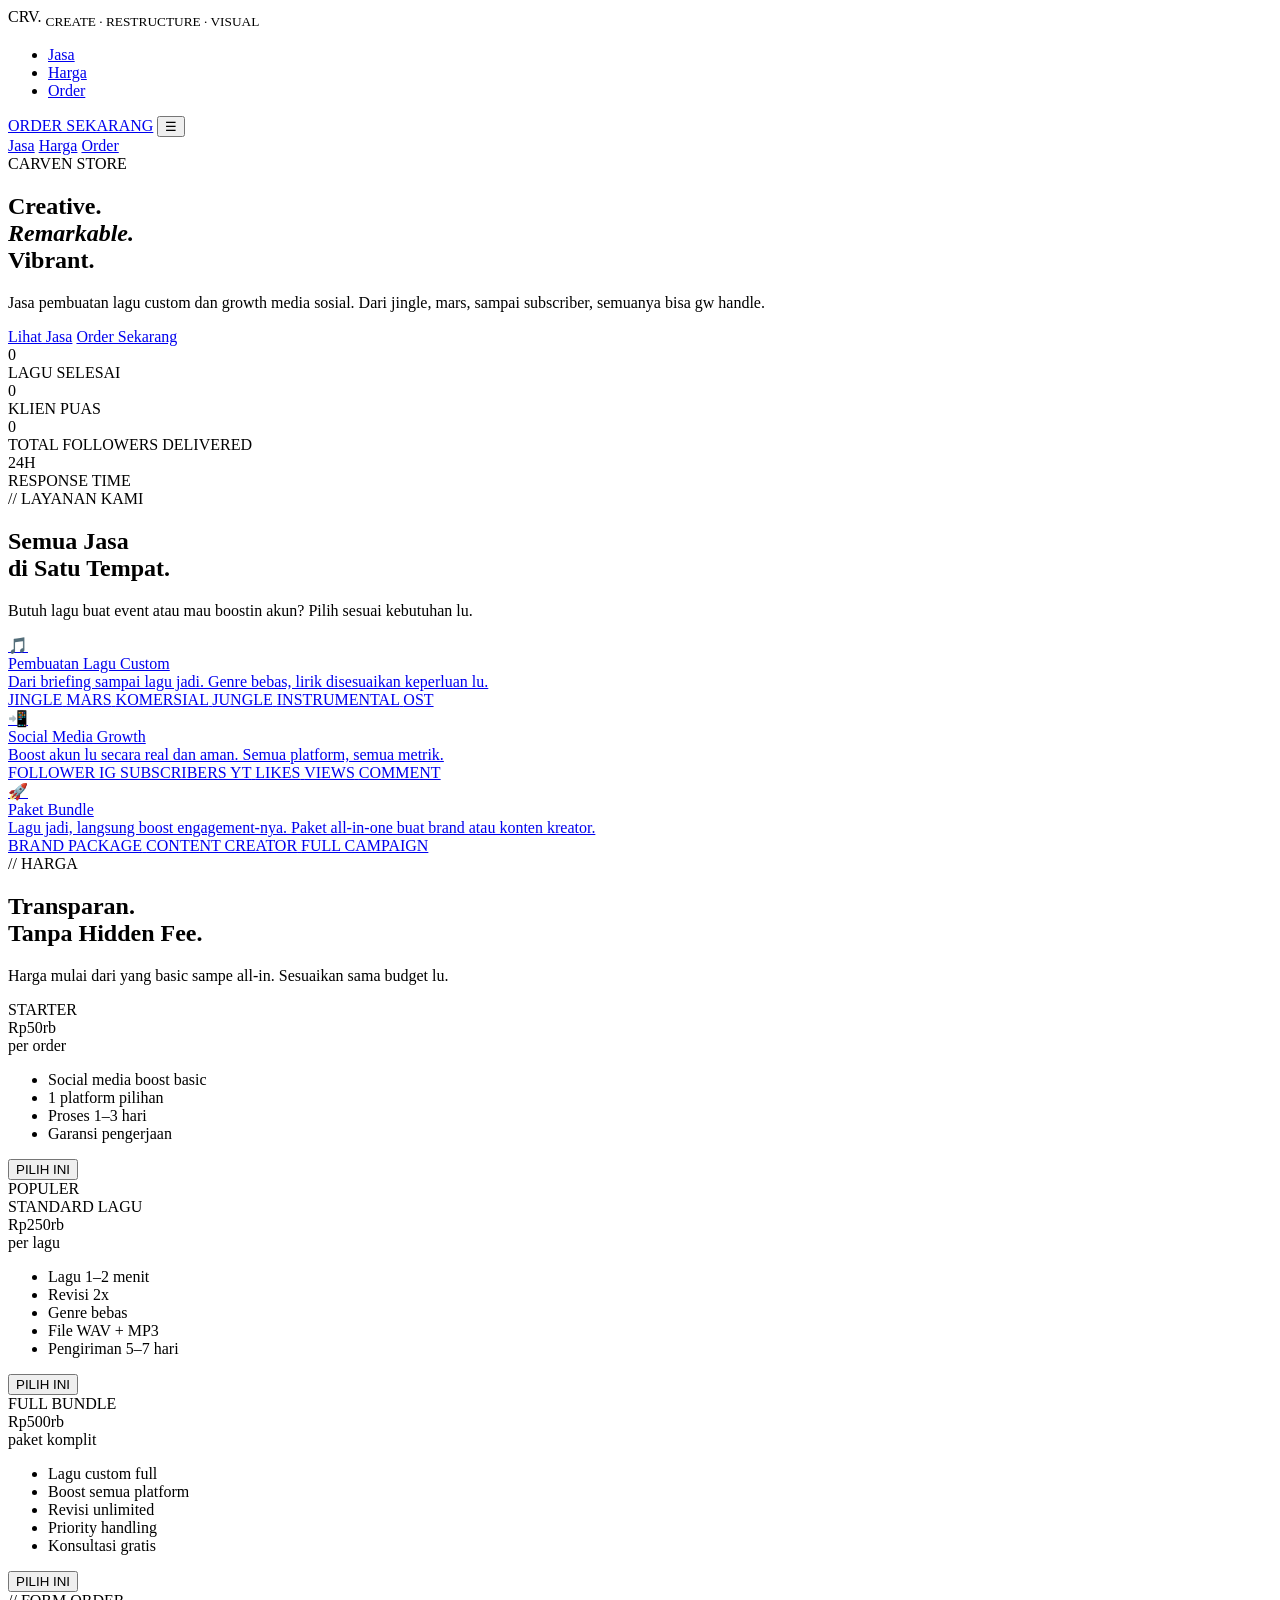
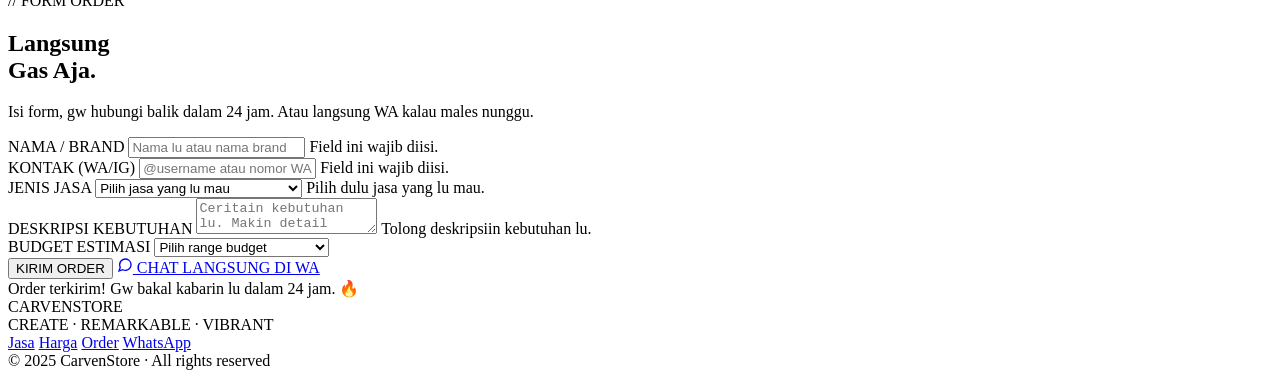
==== index.html @ 5d98fcd0 "Create index.html" ====
<!DOCTYPE html>
<html lang="id">
<head>
<meta charset="UTF-8">
<meta name="viewport" content="width=device-width, initial-scale=1.0">
<title>CarvenStore — Create. Remarkable. Vibrant.</title>
<link rel="preconnect" href="https://fonts.googleapis.com">
<link href="https://fonts.googleapis.com/css2?family=Syne:wght@400;700;800&family=Space+Mono:wght@400;700&display=swap" rel="stylesheet">
<link rel="stylesheet" href="css/style.css">
</head>
<body>

<div class="noise" aria-hidden="true"></div>

<!-- NAVBAR -->
<nav id="navbar">
  <div class="logo">
    CRV<span class="logo-dot">.</span>
    <sub>CREATE · RESTRUCTURE · VISUAL</sub>
  </div>
  <ul class="nav-links">
    <li><a href="#services">Jasa</a></li>
    <li><a href="#pricing">Harga</a></li>
    <li><a href="#order">Order</a></li>
  </ul>
  <a href="#order" class="nav-cta">ORDER SEKARANG</a>
  <button class="nav-burger" id="navBurger" aria-label="Menu">&#9776;</button>
</nav>

<!-- MOBILE MENU -->
<div class="mobile-menu" id="mobileMenu">
  <a href="#services" class="mobile-link">Jasa</a>
  <a href="#pricing" class="mobile-link">Harga</a>
  <a href="#order" class="mobile-link">Order</a>
</div>

<!-- HERO -->
<section class="hero" id="home">
  <div class="grid-bg" aria-hidden="true"></div>
  <div class="hero-content">
    <div class="hero-tag">CARVEN STORE</div>
    <h1>Creative.<br><em>Remarkable.</em><br>Vibrant.</h1>
    <p>Jasa pembuatan lagu custom dan growth media sosial. Dari jingle, mars, sampai subscriber, semuanya bisa gw handle.</p>
    <div class="hero-btns">
      <a href="#services" class="btn-primary">Lihat Jasa</a>
      <a href="#order" class="btn-outline">Order Sekarang</a>
    </div>
  </div>
</section>

<!-- STATS BAR -->
<div class="stats-bar">
  <div class="stat">
    <div class="stat-num" data-target="50">0</div>
    <div class="stat-label">LAGU SELESAI</div>
  </div>
  <div class="stat">
    <div class="stat-num" data-target="200">0</div>
    <div class="stat-label">KLIEN PUAS</div>
  </div>
  <div class="stat">
    <div class="stat-num" data-target="1000000" data-suffix="M+">0</div>
    <div class="stat-label">TOTAL FOLLOWERS DELIVERED</div>
  </div>
  <div class="stat">
    <div class="stat-num" data-static="24H">24H</div>
    <div class="stat-label">RESPONSE TIME</div>
  </div>
</div>

<!-- SERVICES -->
<section class="section" id="services">
  <div class="section-tag">// LAYANAN KAMI</div>
  <h2 class="section-title">Semua Jasa<br>di Satu Tempat.</h2>
  <p class="section-sub">Butuh lagu buat event atau mau boostin akun? Pilih sesuai kebutuhan lu.</p>

  <div class="services-grid">
    <a href="#order" class="service-card music">
      <div class="card-icon">🎵</div>
      <div class="card-title">Pembuatan Lagu Custom</div>
      <div class="card-desc">Dari briefing sampai lagu jadi. Genre bebas, lirik disesuaikan keperluan lu.</div>
      <div class="tag-list">
        <span class="tag green">JINGLE</span>
        <span class="tag green">MARS</span>
        <span class="tag green">KOMERSIAL</span>
        <span class="tag green">JUNGLE</span>
        <span class="tag green">INSTRUMENTAL</span>
        <span class="tag green">OST</span>
      </div>
    </a>

    <a href="#order" class="service-card social">
      <div class="card-icon">📲</div>
      <div class="card-title">Social Media Growth</div>
      <div class="card-desc">Boost akun lu secara real dan aman. Semua platform, semua metrik.</div>
      <div class="tag-list">
        <span class="tag purple">FOLLOWER IG</span>
        <span class="tag purple">SUBSCRIBERS YT</span>
        <span class="tag purple">LIKES</span>
        <span class="tag purple">VIEWS</span>
        <span class="tag purple">COMMENT</span>
      </div>
    </a>

    <a href="#order" class="service-card bundle">
      <div class="card-icon">🚀</div>
      <div class="card-title">Paket Bundle</div>
      <div class="card-desc">Lagu jadi, langsung boost engagement-nya. Paket all-in-one buat brand atau konten kreator.</div>
      <div class="tag-list">
        <span class="tag red">BRAND PACKAGE</span>
        <span class="tag red">CONTENT CREATOR</span>
        <span class="tag red">FULL CAMPAIGN</span>
      </div>
    </a>
  </div>
</section>

<!-- PRICING -->
<section class="pricing-section" id="pricing">
  <div class="section">
    <div class="section-tag">// HARGA</div>
    <h2 class="section-title">Transparan.<br>Tanpa Hidden Fee.</h2>
    <p class="section-sub">Harga mulai dari yang basic sampe all-in. Sesuaikan sama budget lu.</p>

    <div class="pricing-grid">
      <div class="price-card">
        <div class="price-name">STARTER</div>
        <div class="price-num">Rp<span>50rb</span></div>
        <div class="price-period">per order</div>
        <ul class="price-feats">
          <li>Social media boost basic</li>
          <li>1 platform pilihan</li>
          <li>Proses 1–3 hari</li>
          <li>Garansi pengerjaan</li>
        </ul>
        <button class="btn-card" onclick="scrollToOrder()">PILIH INI</button>
      </div>

      <div class="price-card featured">
        <div class="featured-badge">POPULER</div>
        <div class="price-name">STANDARD LAGU</div>
        <div class="price-num">Rp<span>250rb</span></div>
        <div class="price-period">per lagu</div>
        <ul class="price-feats">
          <li>Lagu 1–2 menit</li>
          <li>Revisi 2x</li>
          <li>Genre bebas</li>
          <li>File WAV + MP3</li>
          <li>Pengiriman 5–7 hari</li>
        </ul>
        <button class="btn-card" onclick="scrollToOrder()">PILIH INI</button>
      </div>

      <div class="price-card">
        <div class="price-name">FULL BUNDLE</div>
        <div class="price-num">Rp<span>500rb</span></div>
        <div class="price-period">paket komplit</div>
        <ul class="price-feats">
          <li>Lagu custom full</li>
          <li>Boost semua platform</li>
          <li>Revisi unlimited</li>
          <li>Priority handling</li>
          <li>Konsultasi gratis</li>
        </ul>
        <button class="btn-card" onclick="scrollToOrder()">PILIH INI</button>
      </div>
    </div>
  </div>
</section>

<!-- ORDER FORM -->
<section class="section order-section" id="order">
  <div class="section-tag">// FORM ORDER</div>
  <h2 class="section-title">Langsung<br>Gas Aja.</h2>
  <p class="section-sub">Isi form, gw hubungi balik dalam 24 jam. Atau langsung WA kalau males nunggu.</p>

  <form class="order-form" id="orderForm" novalidate>
    <div class="form-group">
      <label for="f-name">NAMA / BRAND</label>
      <input type="text" id="f-name" placeholder="Nama lu atau nama brand" required>
      <span class="form-error" id="err-name">Field ini wajib diisi.</span>
    </div>

    <div class="form-group">
      <label for="f-contact">KONTAK (WA/IG)</label>
      <input type="text" id="f-contact" placeholder="@username atau nomor WA" required>
      <span class="form-error" id="err-contact">Field ini wajib diisi.</span>
    </div>

    <div class="form-group full">
      <label for="f-service">JENIS JASA</label>
      <select id="f-service" required>
        <option value="">Pilih jasa yang lu mau</option>
        <option value="jingle">Jingle Komersial</option>
        <option value="mars">Mars / Hymne</option>
        <option value="jungle">Lagu Jungle / EDM</option>
        <option value="custom">Lagu Custom (genre bebas)</option>
        <option value="follower-ig">Boost Follower Instagram</option>
        <option value="sub-yt">Boost Subscriber YouTube</option>
        <option value="engagement">Boost Likes / Views / Comment</option>
        <option value="bundle">Paket Bundle (lagu + boost)</option>
      </select>
      <span class="form-error" id="err-service">Pilih dulu jasa yang lu mau.</span>
    </div>

    <div class="form-group full">
      <label for="f-desc">DESKRIPSI KEBUTUHAN</label>
      <textarea id="f-desc" placeholder="Ceritain kebutuhan lu. Makin detail makin bagus hasilnya." required></textarea>
      <span class="form-error" id="err-desc">Tolong deskripsiin kebutuhan lu.</span>
    </div>

    <div class="form-group full">
      <label for="f-budget">BUDGET ESTIMASI</label>
      <select id="f-budget">
        <option value="">Pilih range budget</option>
        <option>Di bawah Rp 100.000</option>
        <option>Rp 100.000 – Rp 300.000</option>
        <option>Rp 300.000 – Rp 500.000</option>
        <option>Di atas Rp 500.000</option>
        <option>Diskusi dulu</option>
      </select>
    </div>

    <div class="form-submit">
      <button type="submit" class="btn-primary">KIRIM ORDER</button>
      <a href="https://wa.me/62XXXXXXXXXXXX" class="wa-btn" target="_blank" rel="noopener">
        <svg width="16" height="16" viewBox="0 0 24 24" fill="none" stroke="currentColor" stroke-width="2" aria-hidden="true"><path d="M21 11.5a8.38 8.38 0 0 1-.9 3.8 8.5 8.5 0 0 1-7.6 4.7 8.38 8.38 0 0 1-3.8-.9L3 21l1.9-5.7a8.38 8.38 0 0 1-.9-3.8 8.5 8.5 0 0 1 4.7-7.6 8.38 8.38 0 0 1 3.8-.9h.5a8.48 8.48 0 0 1 8 8v.5z"/></svg>
        CHAT LANGSUNG DI WA
      </a>
    </div>

    <div class="success-msg" id="successMsg" aria-live="polite">
      Order terkirim! Gw bakal kabarin lu dalam 24 jam. 🔥
    </div>
  </form>
</section>

<!-- FOOTER -->
<footer>
  <div class="footer-logo">CARVEN<span>STORE</span></div>
  <div class="footer-sub">CREATE · REMARKABLE · VIBRANT</div>
  <nav class="footer-links" aria-label="Footer navigation">
    <a href="#services">Jasa</a>
    <a href="#pricing">Harga</a>
    <a href="#order">Order</a>
    <a href="https://wa.me/62XXXXXXXXXXXX" target="_blank" rel="noopener">WhatsApp</a>
  </nav>
  <div class="footer-copy">© 2025 CarvenStore · All rights reserved</div>
</footer>

<script src="js/main.js"></script>
</body>
</html>
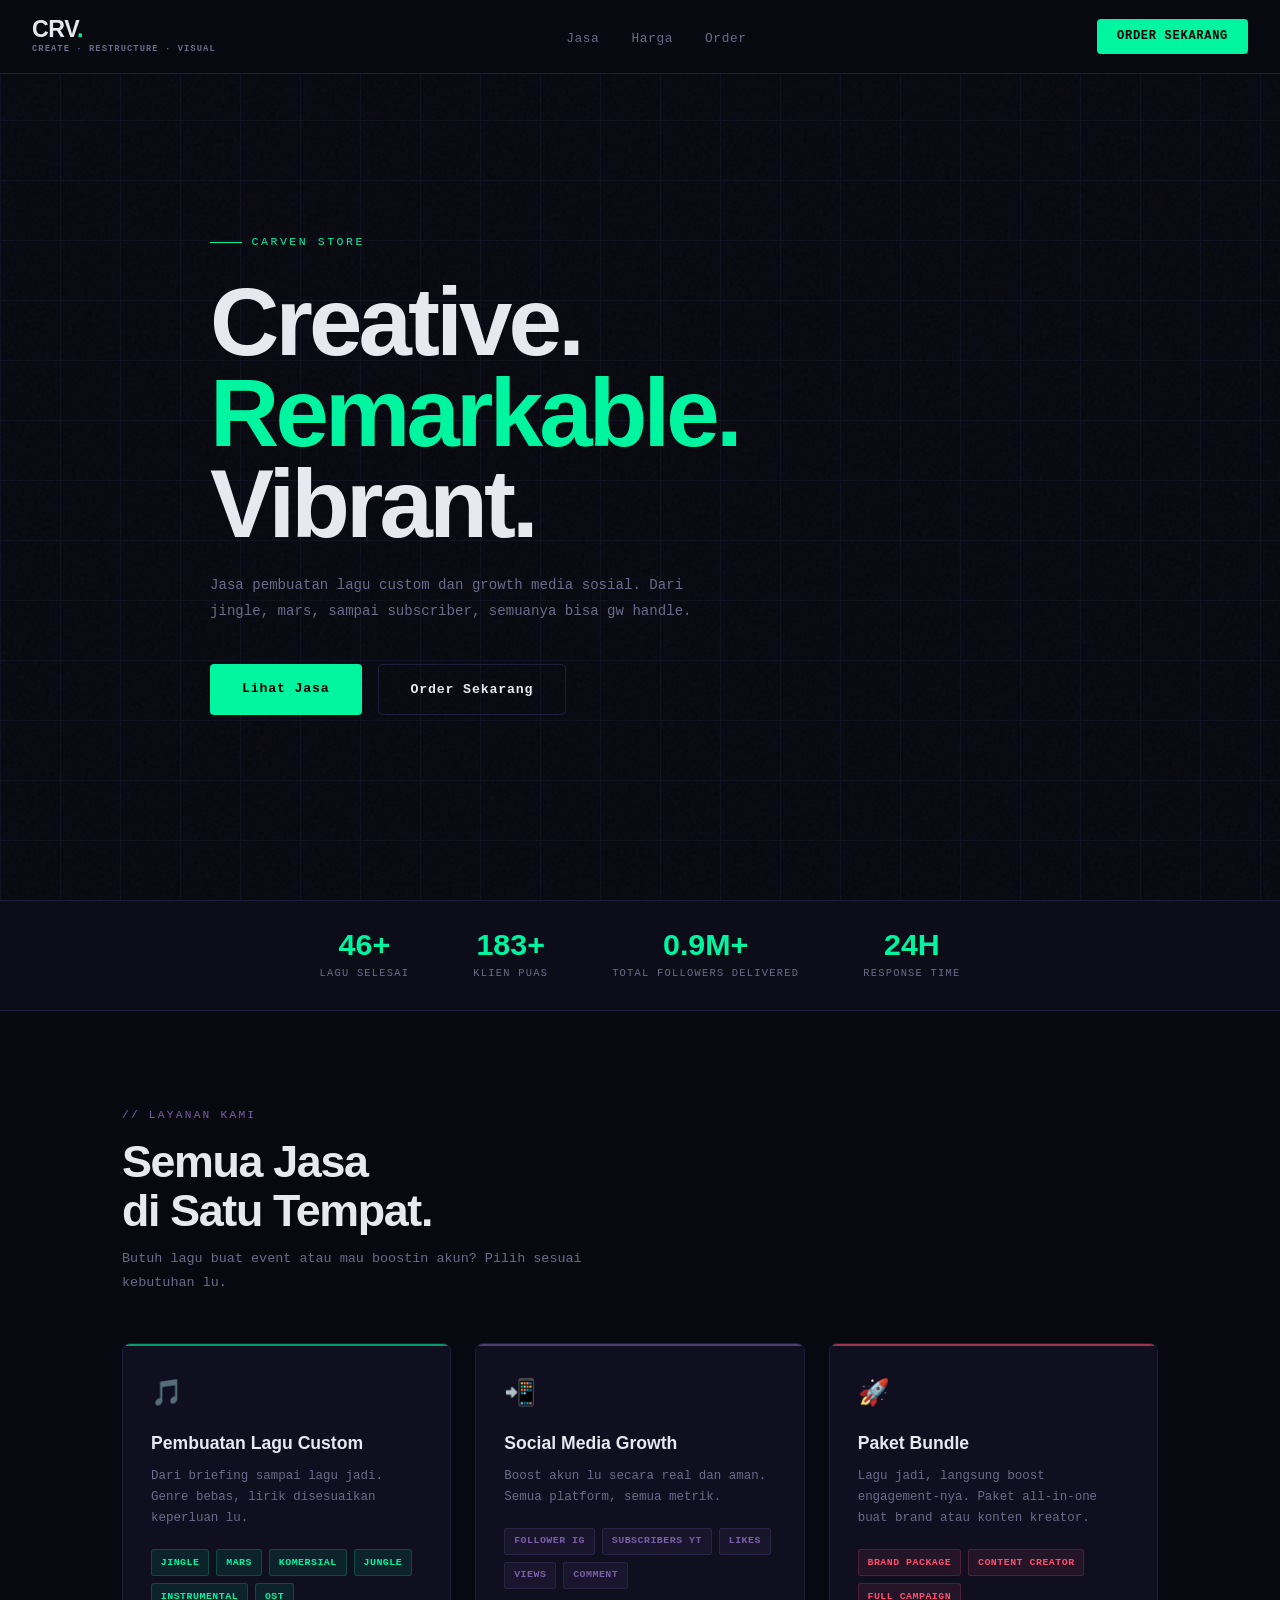
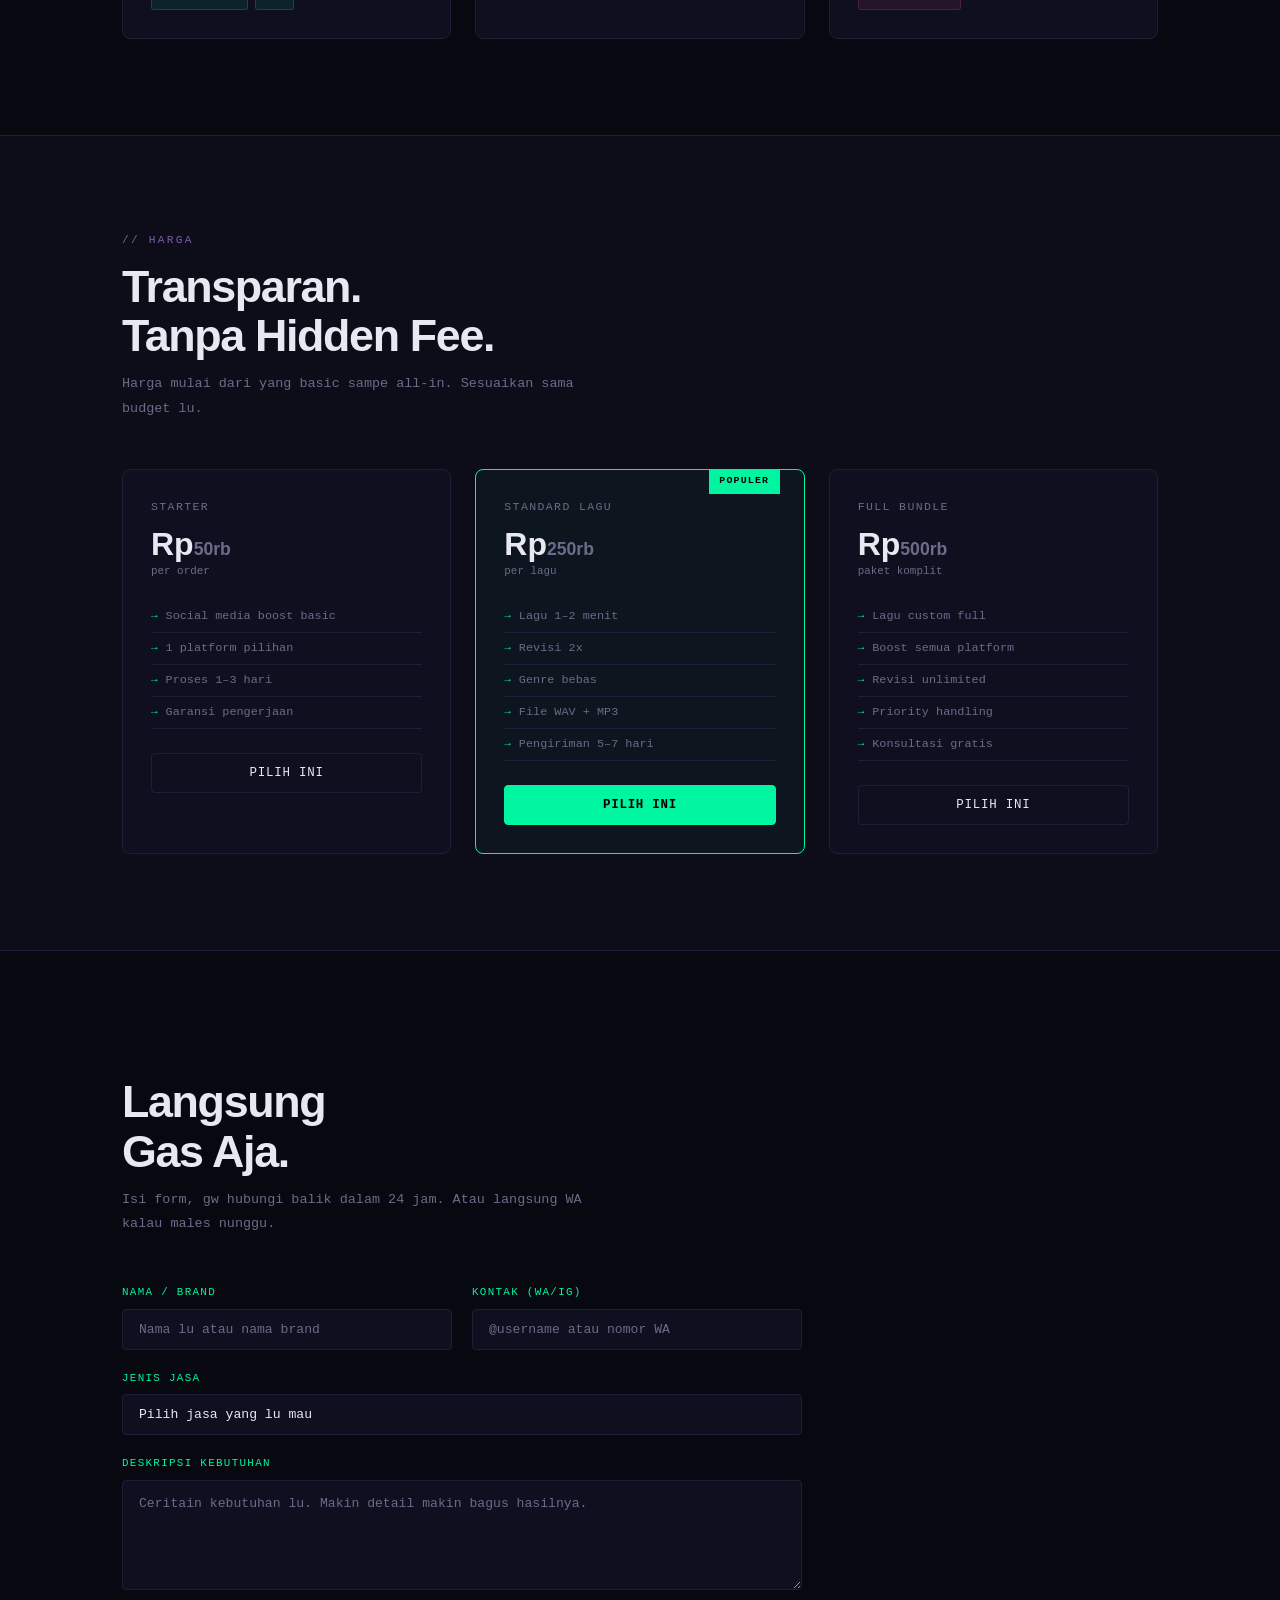
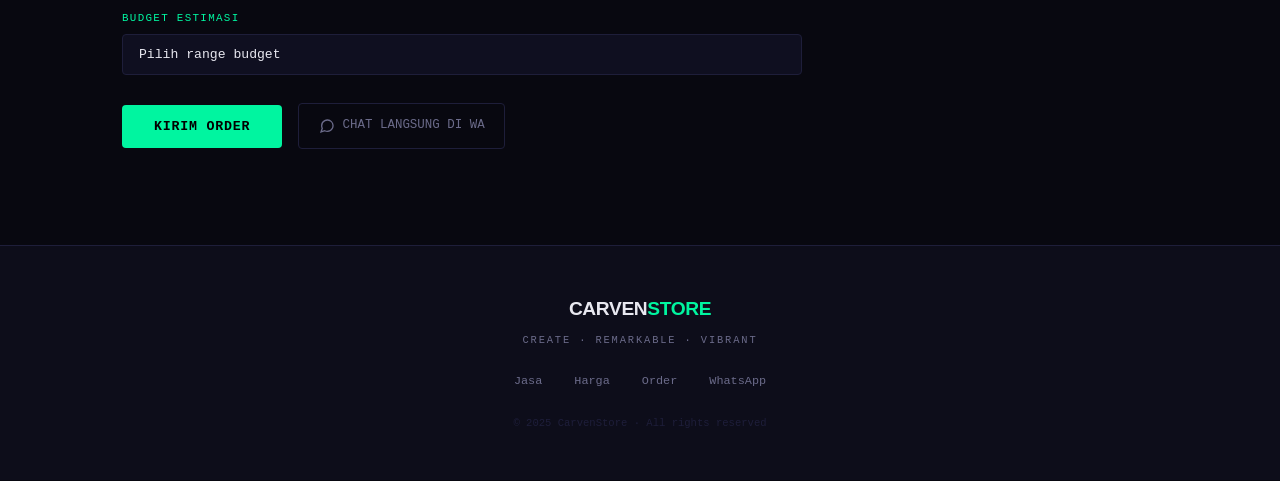
==== commit 16b81797: "Update stylesheet and script links in index.html" ====
--- a/index.html
+++ b/index.html
@@ -6,7 +6,7 @@
 <title>CarvenStore — Create. Remarkable. Vibrant.</title>
 <link rel="preconnect" href="https://fonts.googleapis.com">
 <link href="https://fonts.googleapis.com/css2?family=Syne:wght@400;700;800&family=Space+Mono:wght@400;700&display=swap" rel="stylesheet">
-<link rel="stylesheet" href="css/style.css">
+<link rel="stylesheet" href="style.css">
 </head>
 <body>
 
@@ -248,6 +248,6 @@
   <div class="footer-copy">© 2025 CarvenStore · All rights reserved</div>
 </footer>
 
-<script src="js/main.js"></script>
+<script src="main.js"></script>
 </body>
 </html>
--- a/style.css
+++ b/style.css
@@ -0,0 +1,857 @@
+/* ============================================
+   CARVENSTORE — style.css
+   Dark & Edgy Platform UI
+   ============================================ */
+
+/* ---- RESET & BASE ---- */
+*, *::before, *::after {
+  margin: 0;
+  padding: 0;
+  box-sizing: border-box;
+}
+
+:root {
+  --bg:        #080810;
+  --bg2:       #0d0d1a;
+  --bg3:       #111124;
+  --card:      #0f0f20;
+  --border:    #1e1e3a;
+  --neon:      #00f5a0;
+  --neon2:     #7b5ea7;
+  --neon3:     #ff4d6d;
+  --text:      #e8e8f0;
+  --muted:     #6b6b8a;
+  --font-head: 'Syne', sans-serif;
+  --font-mono: 'Space Mono', monospace;
+  --radius:    8px;
+  --transition: 0.25s ease;
+}
+
+html {
+  scroll-behavior: smooth;
+  font-size: 16px;
+}
+
+body {
+  background: var(--bg);
+  color: var(--text);
+  font-family: var(--font-head);
+  overflow-x: hidden;
+  line-height: 1.6;
+}
+
+a {
+  text-decoration: none;
+  color: inherit;
+}
+
+ul {
+  list-style: none;
+}
+
+/* ---- NOISE OVERLAY ---- */
+.noise {
+  position: fixed;
+  inset: 0;
+  pointer-events: none;
+  z-index: 0;
+  opacity: 0.035;
+  background-image: url("data:image/svg+xml,%3Csvg viewBox='0 0 256 256' xmlns='http://www.w3.org/2000/svg'%3E%3Cfilter id='n'%3E%3CfeTurbulence type='fractalNoise' baseFrequency='0.9' numOctaves='4' stitchTiles='stitch'/%3E%3C/filter%3E%3Crect width='100%25' height='100%25' filter='url(%23n)' opacity='1'/%3E%3C/svg%3E");
+}
+
+/* ---- NAVBAR ---- */
+#navbar {
+  position: fixed;
+  top: 0;
+  left: 0;
+  right: 0;
+  z-index: 200;
+  padding: 1.1rem 2rem;
+  display: flex;
+  align-items: center;
+  justify-content: space-between;
+  gap: 1rem;
+  background: rgba(8, 8, 16, 0.88);
+  backdrop-filter: blur(14px);
+  border-bottom: 1px solid var(--border);
+  transition: background var(--transition);
+}
+
+#navbar.scrolled {
+  background: rgba(8, 8, 16, 0.98);
+}
+
+.logo {
+  font-family: var(--font-head);
+  font-size: 1.45rem;
+  font-weight: 800;
+  letter-spacing: -0.02em;
+  line-height: 1;
+}
+
+.logo-dot {
+  color: var(--neon);
+}
+
+.logo sub {
+  display: block;
+  font-size: 0.55rem;
+  font-family: var(--font-mono);
+  color: var(--muted);
+  letter-spacing: 0.12em;
+  line-height: 1.4;
+  margin-top: 2px;
+}
+
+.nav-links {
+  display: flex;
+  gap: 2rem;
+}
+
+.nav-links a {
+  font-family: var(--font-mono);
+  font-size: 0.8rem;
+  color: var(--muted);
+  letter-spacing: 0.05em;
+  transition: color var(--transition);
+}
+
+.nav-links a:hover {
+  color: var(--neon);
+}
+
+.nav-cta {
+  background: var(--neon);
+  color: #000;
+  padding: 0.5rem 1.25rem;
+  border-radius: 4px;
+  font-family: var(--font-mono);
+  font-size: 0.75rem;
+  font-weight: 700;
+  letter-spacing: 0.06em;
+  transition: opacity var(--transition), transform var(--transition);
+}
+
+.nav-cta:hover {
+  opacity: 0.85;
+  transform: translateY(-1px);
+}
+
+.nav-burger {
+  display: none;
+  background: none;
+  border: 1px solid var(--border);
+  color: var(--text);
+  font-size: 1.1rem;
+  padding: 0.35rem 0.65rem;
+  border-radius: 4px;
+  cursor: pointer;
+  transition: border-color var(--transition);
+}
+
+.nav-burger:hover {
+  border-color: var(--neon);
+}
+
+/* Mobile Menu */
+.mobile-menu {
+  display: none;
+  position: fixed;
+  top: 64px;
+  left: 0;
+  right: 0;
+  z-index: 190;
+  background: var(--bg2);
+  border-bottom: 1px solid var(--border);
+  padding: 1rem 2rem;
+  flex-direction: column;
+  gap: 0.75rem;
+}
+
+.mobile-menu.open {
+  display: flex;
+}
+
+.mobile-link {
+  font-family: var(--font-mono);
+  font-size: 0.9rem;
+  color: var(--muted);
+  padding: 0.5rem 0;
+  border-bottom: 1px solid var(--border);
+  transition: color var(--transition);
+}
+
+.mobile-link:hover {
+  color: var(--neon);
+}
+
+/* ---- HERO ---- */
+.hero {
+  position: relative;
+  min-height: 100vh;
+  display: flex;
+  align-items: center;
+  padding: 8rem 2rem 5rem;
+  overflow: hidden;
+}
+
+.grid-bg {
+  position: absolute;
+  inset: 0;
+  background-image:
+    linear-gradient(var(--border) 1px, transparent 1px),
+    linear-gradient(90deg, var(--border) 1px, transparent 1px);
+  background-size: 60px 60px;
+  opacity: 0.4;
+  z-index: 0;
+  pointer-events: none;
+}
+
+.hero-content {
+  position: relative;
+  z-index: 1;
+  max-width: 860px;
+  margin: 0 auto;
+  width: 100%;
+}
+
+.hero-tag {
+  font-family: var(--font-mono);
+  font-size: 0.72rem;
+  color: var(--neon);
+  letter-spacing: 0.22em;
+  margin-bottom: 1.5rem;
+  display: flex;
+  align-items: center;
+  gap: 0.6rem;
+}
+
+.hero-tag::before {
+  content: '';
+  width: 32px;
+  height: 1px;
+  background: var(--neon);
+  flex-shrink: 0;
+}
+
+.hero h1 {
+  font-size: clamp(3rem, 8vw, 6rem);
+  font-weight: 800;
+  line-height: 0.95;
+  letter-spacing: -0.04em;
+  margin-bottom: 1.5rem;
+}
+
+.hero h1 em {
+  font-style: normal;
+  color: var(--neon);
+}
+
+.hero p {
+  font-family: var(--font-mono);
+  font-size: 0.88rem;
+  color: var(--muted);
+  line-height: 1.8;
+  max-width: 520px;
+  margin-bottom: 2.5rem;
+}
+
+.hero-btns {
+  display: flex;
+  gap: 1rem;
+  flex-wrap: wrap;
+}
+
+/* ---- BUTTONS ---- */
+.btn-primary {
+  display: inline-block;
+  background: var(--neon);
+  color: #000;
+  padding: 0.85rem 2rem;
+  border-radius: 4px;
+  font-family: var(--font-mono);
+  font-size: 0.83rem;
+  font-weight: 700;
+  letter-spacing: 0.06em;
+  border: none;
+  cursor: pointer;
+  transition: opacity var(--transition), transform var(--transition);
+}
+
+.btn-primary:hover {
+  opacity: 0.85;
+  transform: translateY(-2px);
+}
+
+.btn-outline {
+  display: inline-block;
+  border: 1px solid var(--border);
+  color: var(--text);
+  padding: 0.85rem 2rem;
+  border-radius: 4px;
+  font-family: var(--font-mono);
+  font-size: 0.83rem;
+  font-weight: 700;
+  letter-spacing: 0.06em;
+  transition: border-color var(--transition), color var(--transition);
+}
+
+.btn-outline:hover {
+  border-color: var(--neon);
+  color: var(--neon);
+}
+
+/* ---- STATS BAR ---- */
+.stats-bar {
+  position: relative;
+  z-index: 1;
+  background: var(--bg2);
+  border-top: 1px solid var(--border);
+  border-bottom: 1px solid var(--border);
+  padding: 1.75rem 2rem;
+  display: flex;
+  justify-content: center;
+  align-items: center;
+  gap: 4rem;
+  flex-wrap: wrap;
+}
+
+.stat {
+  text-align: center;
+}
+
+.stat-num {
+  font-size: 1.9rem;
+  font-weight: 800;
+  color: var(--neon);
+  line-height: 1;
+}
+
+.stat-label {
+  font-family: var(--font-mono);
+  font-size: 0.65rem;
+  color: var(--muted);
+  letter-spacing: 0.12em;
+  margin-top: 0.35rem;
+}
+
+/* ---- SECTION BASE ---- */
+.section {
+  position: relative;
+  z-index: 1;
+  padding: 6rem 2rem;
+  max-width: 1100px;
+  margin: 0 auto;
+}
+
+.section-tag {
+  font-family: var(--font-mono);
+  font-size: 0.7rem;
+  color: var(--neon2);
+  letter-spacing: 0.2em;
+  margin-bottom: 0.75rem;
+}
+
+.section-title {
+  font-size: clamp(1.8rem, 4vw, 2.8rem);
+  font-weight: 800;
+  letter-spacing: -0.03em;
+  line-height: 1.1;
+  margin-bottom: 0.75rem;
+}
+
+.section-sub {
+  font-family: var(--font-mono);
+  font-size: 0.84rem;
+  color: var(--muted);
+  line-height: 1.8;
+  max-width: 500px;
+  margin-bottom: 3rem;
+}
+
+/* ---- SERVICES GRID ---- */
+.services-grid {
+  display: grid;
+  grid-template-columns: repeat(auto-fit, minmax(290px, 1fr));
+  gap: 1.5rem;
+}
+
+.service-card {
+  display: block;
+  background: var(--card);
+  border: 1px solid var(--border);
+  border-radius: var(--radius);
+  padding: 1.75rem;
+  position: relative;
+  overflow: hidden;
+  cursor: pointer;
+  transition: border-color var(--transition), transform var(--transition);
+  text-decoration: none;
+  color: var(--text);
+}
+
+.service-card::before {
+  content: '';
+  position: absolute;
+  top: 0;
+  left: 0;
+  right: 0;
+  height: 2px;
+  opacity: 0.6;
+  transition: opacity var(--transition);
+}
+
+.service-card.music::before  { background: var(--neon); }
+.service-card.social::before { background: var(--neon2); }
+.service-card.bundle::before { background: var(--neon3); }
+
+.service-card:hover {
+  transform: translateY(-5px);
+}
+
+.service-card.music:hover  { border-color: var(--neon); }
+.service-card.social:hover { border-color: var(--neon2); }
+.service-card.bundle:hover { border-color: var(--neon3); }
+
+.service-card:hover::before {
+  opacity: 1;
+}
+
+.card-icon {
+  font-size: 1.6rem;
+  margin-bottom: 1rem;
+}
+
+.card-title {
+  font-size: 1.1rem;
+  font-weight: 700;
+  margin-bottom: 0.5rem;
+}
+
+.card-desc {
+  font-family: var(--font-mono);
+  font-size: 0.78rem;
+  color: var(--muted);
+  line-height: 1.7;
+  margin-bottom: 1.25rem;
+}
+
+.tag-list {
+  display: flex;
+  flex-wrap: wrap;
+  gap: 0.45rem;
+}
+
+.tag {
+  font-family: var(--font-mono);
+  font-size: 0.62rem;
+  padding: 0.28rem 0.55rem;
+  border-radius: 3px;
+  letter-spacing: 0.05em;
+  font-weight: 700;
+}
+
+.tag.green  { background: rgba(0,245,160,0.09); color: var(--neon);  border: 1px solid rgba(0,245,160,0.2); }
+.tag.purple { background: rgba(123,94,167,0.09); color: var(--neon2); border: 1px solid rgba(123,94,167,0.2); }
+.tag.red    { background: rgba(255,77,109,0.09); color: var(--neon3); border: 1px solid rgba(255,77,109,0.2); }
+
+/* ---- PRICING ---- */
+.pricing-section {
+  background: var(--bg2);
+  border-top: 1px solid var(--border);
+  border-bottom: 1px solid var(--border);
+  position: relative;
+  z-index: 1;
+}
+
+.pricing-grid {
+  display: grid;
+  grid-template-columns: repeat(auto-fit, minmax(250px, 1fr));
+  gap: 1.5rem;
+}
+
+.price-card {
+  background: var(--card);
+  border: 1px solid var(--border);
+  border-radius: var(--radius);
+  padding: 1.75rem;
+  position: relative;
+  transition: transform var(--transition), border-color var(--transition);
+}
+
+.price-card:hover {
+  transform: translateY(-3px);
+  border-color: var(--muted);
+}
+
+.price-card.featured {
+  border-color: var(--neon);
+  background: rgba(0, 245, 160, 0.03);
+}
+
+.price-card.featured:hover {
+  border-color: var(--neon);
+}
+
+.featured-badge {
+  position: absolute;
+  top: -1px;
+  right: 1.5rem;
+  background: var(--neon);
+  color: #000;
+  font-family: var(--font-mono);
+  font-size: 0.62rem;
+  font-weight: 700;
+  padding: 0.28rem 0.65rem;
+  letter-spacing: 0.12em;
+}
+
+.price-name {
+  font-family: var(--font-mono);
+  font-size: 0.72rem;
+  color: var(--muted);
+  letter-spacing: 0.12em;
+  margin-bottom: 0.75rem;
+}
+
+.price-num {
+  font-size: 2rem;
+  font-weight: 800;
+  line-height: 1;
+  margin-bottom: 0.2rem;
+}
+
+.price-num span {
+  font-size: 1.1rem;
+  color: var(--muted);
+}
+
+.price-period {
+  font-family: var(--font-mono);
+  font-size: 0.68rem;
+  color: var(--muted);
+  margin-bottom: 1.25rem;
+}
+
+.price-feats {
+  margin-bottom: 1.5rem;
+}
+
+.price-feats li {
+  font-family: var(--font-mono);
+  font-size: 0.74rem;
+  color: var(--muted);
+  padding: 0.38rem 0;
+  border-bottom: 1px solid var(--border);
+  display: flex;
+  align-items: center;
+  gap: 0.5rem;
+}
+
+.price-feats li::before {
+  content: '→';
+  color: var(--neon);
+  font-size: 0.68rem;
+  flex-shrink: 0;
+}
+
+.btn-card {
+  width: 100%;
+  background: transparent;
+  border: 1px solid var(--border);
+  color: var(--text);
+  padding: 0.75rem;
+  border-radius: 4px;
+  font-family: var(--font-mono);
+  font-size: 0.78rem;
+  letter-spacing: 0.06em;
+  cursor: pointer;
+  transition: border-color var(--transition), color var(--transition), background var(--transition);
+}
+
+.btn-card:hover {
+  border-color: var(--neon);
+  color: var(--neon);
+}
+
+.price-card.featured .btn-card {
+  background: var(--neon);
+  color: #000;
+  border-color: var(--neon);
+  font-weight: 700;
+}
+
+.price-card.featured .btn-card:hover {
+  opacity: 0.85;
+}
+
+/* ---- ORDER FORM ---- */
+.order-section {
+  background: var(--bg);
+}
+
+.order-form {
+  display: grid;
+  grid-template-columns: 1fr 1fr;
+  gap: 1.25rem;
+  max-width: 680px;
+  margin-top: 0.5rem;
+}
+
+.form-group {
+  display: flex;
+  flex-direction: column;
+  gap: 0.45rem;
+}
+
+.form-group.full {
+  grid-column: 1 / -1;
+}
+
+label {
+  font-family: var(--font-mono);
+  font-size: 0.68rem;
+  color: var(--neon);
+  letter-spacing: 0.12em;
+}
+
+input,
+select,
+textarea {
+  background: var(--card);
+  border: 1px solid var(--border);
+  color: var(--text);
+  padding: 0.75rem 1rem;
+  border-radius: 4px;
+  font-family: var(--font-mono);
+  font-size: 0.82rem;
+  outline: none;
+  transition: border-color var(--transition);
+  width: 100%;
+  appearance: none;
+}
+
+input::placeholder,
+textarea::placeholder {
+  color: var(--muted);
+}
+
+input:focus,
+select:focus,
+textarea:focus {
+  border-color: var(--neon);
+}
+
+input.error,
+select.error,
+textarea.error {
+  border-color: var(--neon3);
+}
+
+select option {
+  background: var(--card);
+  color: var(--text);
+}
+
+textarea {
+  resize: vertical;
+  min-height: 110px;
+  line-height: 1.6;
+}
+
+.form-error {
+  font-family: var(--font-mono);
+  font-size: 0.66rem;
+  color: var(--neon3);
+  display: none;
+}
+
+.form-error.visible {
+  display: block;
+}
+
+.form-submit {
+  grid-column: 1 / -1;
+  display: flex;
+  gap: 1rem;
+  align-items: center;
+  flex-wrap: wrap;
+  margin-top: 0.5rem;
+}
+
+.wa-btn {
+  display: flex;
+  align-items: center;
+  gap: 0.5rem;
+  font-family: var(--font-mono);
+  font-size: 0.78rem;
+  color: var(--muted);
+  border: 1px solid var(--border);
+  padding: 0.75rem 1.2rem;
+  border-radius: 4px;
+  transition: border-color var(--transition), color var(--transition);
+}
+
+.wa-btn:hover {
+  border-color: #25D366;
+  color: #25D366;
+}
+
+.success-msg {
+  display: none;
+  grid-column: 1 / -1;
+  background: rgba(0, 245, 160, 0.07);
+  border: 1px solid rgba(0, 245, 160, 0.3);
+  color: var(--neon);
+  font-family: var(--font-mono);
+  font-size: 0.84rem;
+  padding: 1rem 1.25rem;
+  border-radius: 4px;
+  margin-top: 0.25rem;
+}
+
+.success-msg.visible {
+  display: block;
+}
+
+/* ---- FOOTER ---- */
+footer {
+  position: relative;
+  z-index: 1;
+  background: var(--bg2);
+  border-top: 1px solid var(--border);
+  padding: 3rem 2rem;
+  text-align: center;
+}
+
+.footer-logo {
+  font-family: var(--font-head);
+  font-size: 1.2rem;
+  font-weight: 800;
+  letter-spacing: -0.02em;
+  margin-bottom: 0.4rem;
+}
+
+.footer-logo span {
+  color: var(--neon);
+}
+
+.footer-sub {
+  font-family: var(--font-mono);
+  font-size: 0.65rem;
+  color: var(--muted);
+  letter-spacing: 0.18em;
+  margin-bottom: 1.5rem;
+}
+
+.footer-links {
+  display: flex;
+  justify-content: center;
+  gap: 2rem;
+  flex-wrap: wrap;
+  margin-bottom: 1.5rem;
+}
+
+.footer-links a {
+  font-family: var(--font-mono);
+  font-size: 0.74rem;
+  color: var(--muted);
+  transition: color var(--transition);
+}
+
+.footer-links a:hover {
+  color: var(--neon);
+}
+
+.footer-copy {
+  font-family: var(--font-mono);
+  font-size: 0.66rem;
+  color: var(--border);
+}
+
+/* ---- ANIMATIONS ---- */
+@keyframes fadeInUp {
+  from { opacity: 0; transform: translateY(24px); }
+  to   { opacity: 1; transform: translateY(0); }
+}
+
+.hero-content > * {
+  animation: fadeInUp 0.65s ease both;
+}
+.hero-content > *:nth-child(1) { animation-delay: 0.10s; }
+.hero-content > *:nth-child(2) { animation-delay: 0.22s; }
+.hero-content > *:nth-child(3) { animation-delay: 0.34s; }
+.hero-content > *:nth-child(4) { animation-delay: 0.46s; }
+.hero-content > *:nth-child(5) { animation-delay: 0.58s; }
+
+.reveal {
+  opacity: 0;
+  transform: translateY(20px);
+  transition: opacity 0.6s ease, transform 0.6s ease;
+}
+
+.reveal.visible {
+  opacity: 1;
+  transform: translateY(0);
+}
+
+/* ---- RESPONSIVE ---- */
+@media (max-width: 768px) {
+  .nav-links,
+  .nav-cta {
+    display: none;
+  }
+
+  .nav-burger {
+    display: block;
+  }
+
+  .hero {
+    padding: 7rem 1.5rem 4rem;
+  }
+
+  .hero h1 {
+    font-size: clamp(2.5rem, 10vw, 4rem);
+  }
+
+  .stats-bar {
+    gap: 2rem;
+    padding: 1.5rem 1rem;
+  }
+
+  .section {
+    padding: 4rem 1.5rem;
+  }
+
+  .services-grid,
+  .pricing-grid {
+    grid-template-columns: 1fr;
+  }
+
+  .order-form {
+    grid-template-columns: 1fr;
+  }
+
+  .form-group.full {
+    grid-column: 1;
+  }
+
+  .form-submit {
+    flex-direction: column;
+    align-items: stretch;
+  }
+
+  .wa-btn {
+    justify-content: center;
+  }
+
+  #navbar {
+    padding: 1rem 1.5rem;
+  }
+}
+
+@media (max-width: 480px) {
+  .stat-num {
+    font-size: 1.5rem;
+  }
+}
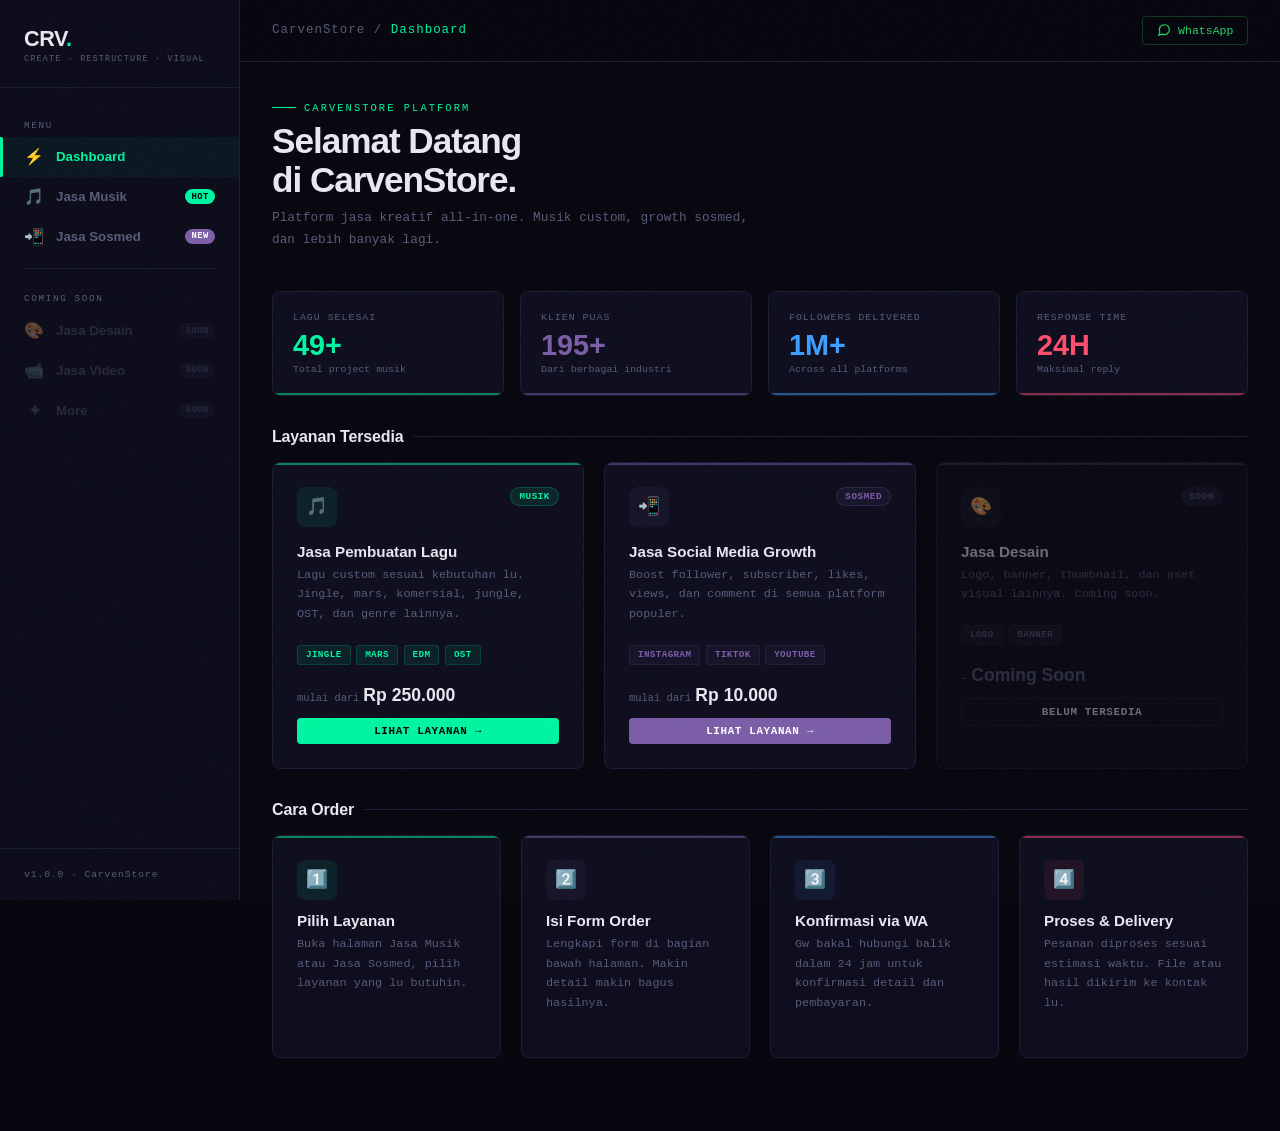
==== commit d80794f2: "Update index.html" ====
--- a/index.html
+++ b/index.html
@@ -3,250 +3,197 @@
 <head>
 <meta charset="UTF-8">
 <meta name="viewport" content="width=device-width, initial-scale=1.0">
-<title>CarvenStore — Create. Remarkable. Vibrant.</title>
+<title>CarvenStore — Dashboard</title>
 <link rel="preconnect" href="https://fonts.googleapis.com">
 <link href="https://fonts.googleapis.com/css2?family=Syne:wght@400;700;800&family=Space+Mono:wght@400;700&display=swap" rel="stylesheet">
 <link rel="stylesheet" href="style.css">
 </head>
 <body>
-
 <div class="noise" aria-hidden="true"></div>
-
-<!-- NAVBAR -->
-<nav id="navbar">
-  <div class="logo">
-    CRV<span class="logo-dot">.</span>
-    <sub>CREATE · RESTRUCTURE · VISUAL</sub>
-  </div>
-  <ul class="nav-links">
-    <li><a href="#services">Jasa</a></li>
-    <li><a href="#pricing">Harga</a></li>
-    <li><a href="#order">Order</a></li>
-  </ul>
-  <a href="#order" class="nav-cta">ORDER SEKARANG</a>
-  <button class="nav-burger" id="navBurger" aria-label="Menu">&#9776;</button>
-</nav>
-
-<!-- MOBILE MENU -->
-<div class="mobile-menu" id="mobileMenu">
-  <a href="#services" class="mobile-link">Jasa</a>
-  <a href="#pricing" class="mobile-link">Harga</a>
-  <a href="#order" class="mobile-link">Order</a>
-</div>
-
-<!-- HERO -->
-<section class="hero" id="home">
-  <div class="grid-bg" aria-hidden="true"></div>
-  <div class="hero-content">
-    <div class="hero-tag">CARVEN STORE</div>
-    <h1>Creative.<br><em>Remarkable.</em><br>Vibrant.</h1>
-    <p>Jasa pembuatan lagu custom dan growth media sosial. Dari jingle, mars, sampai subscriber, semuanya bisa gw handle.</p>
-    <div class="hero-btns">
-      <a href="#services" class="btn-primary">Lihat Jasa</a>
-      <a href="#order" class="btn-outline">Order Sekarang</a>
+<div class="sidebar-overlay" id="sidebarOverlay"></div>
+
+<div class="app">
+
+  <!-- SIDEBAR -->
+  <aside class="sidebar" id="sidebar">
+    <div class="sidebar-logo">
+      <div class="brand">CRV<span>.</span></div>
+      <span class="tagline">CREATE · RESTRUCTURE · VISUAL</span>
     </div>
-  </div>
-</section>
-
-<!-- STATS BAR -->
-<div class="stats-bar">
-  <div class="stat">
-    <div class="stat-num" data-target="50">0</div>
-    <div class="stat-label">LAGU SELESAI</div>
-  </div>
-  <div class="stat">
-    <div class="stat-num" data-target="200">0</div>
-    <div class="stat-label">KLIEN PUAS</div>
-  </div>
-  <div class="stat">
-    <div class="stat-num" data-target="1000000" data-suffix="M+">0</div>
-    <div class="stat-label">TOTAL FOLLOWERS DELIVERED</div>
-  </div>
-  <div class="stat">
-    <div class="stat-num" data-static="24H">24H</div>
-    <div class="stat-label">RESPONSE TIME</div>
-  </div>
-</div>
-
-<!-- SERVICES -->
-<section class="section" id="services">
-  <div class="section-tag">// LAYANAN KAMI</div>
-  <h2 class="section-title">Semua Jasa<br>di Satu Tempat.</h2>
-  <p class="section-sub">Butuh lagu buat event atau mau boostin akun? Pilih sesuai kebutuhan lu.</p>
-
-  <div class="services-grid">
-    <a href="#order" class="service-card music">
-      <div class="card-icon">🎵</div>
-      <div class="card-title">Pembuatan Lagu Custom</div>
-      <div class="card-desc">Dari briefing sampai lagu jadi. Genre bebas, lirik disesuaikan keperluan lu.</div>
-      <div class="tag-list">
-        <span class="tag green">JINGLE</span>
-        <span class="tag green">MARS</span>
-        <span class="tag green">KOMERSIAL</span>
-        <span class="tag green">JUNGLE</span>
-        <span class="tag green">INSTRUMENTAL</span>
-        <span class="tag green">OST</span>
-      </div>
-    </a>
-
-    <a href="#order" class="service-card social">
-      <div class="card-icon">📲</div>
-      <div class="card-title">Social Media Growth</div>
-      <div class="card-desc">Boost akun lu secara real dan aman. Semua platform, semua metrik.</div>
-      <div class="tag-list">
-        <span class="tag purple">FOLLOWER IG</span>
-        <span class="tag purple">SUBSCRIBERS YT</span>
-        <span class="tag purple">LIKES</span>
-        <span class="tag purple">VIEWS</span>
-        <span class="tag purple">COMMENT</span>
-      </div>
-    </a>
-
-    <a href="#order" class="service-card bundle">
-      <div class="card-icon">🚀</div>
-      <div class="card-title">Paket Bundle</div>
-      <div class="card-desc">Lagu jadi, langsung boost engagement-nya. Paket all-in-one buat brand atau konten kreator.</div>
-      <div class="tag-list">
-        <span class="tag red">BRAND PACKAGE</span>
-        <span class="tag red">CONTENT CREATOR</span>
-        <span class="tag red">FULL CAMPAIGN</span>
-      </div>
-    </a>
-  </div>
-</section>
-
-<!-- PRICING -->
-<section class="pricing-section" id="pricing">
-  <div class="section">
-    <div class="section-tag">// HARGA</div>
-    <h2 class="section-title">Transparan.<br>Tanpa Hidden Fee.</h2>
-    <p class="section-sub">Harga mulai dari yang basic sampe all-in. Sesuaikan sama budget lu.</p>
-
-    <div class="pricing-grid">
-      <div class="price-card">
-        <div class="price-name">STARTER</div>
-        <div class="price-num">Rp<span>50rb</span></div>
-        <div class="price-period">per order</div>
-        <ul class="price-feats">
-          <li>Social media boost basic</li>
-          <li>1 platform pilihan</li>
-          <li>Proses 1–3 hari</li>
-          <li>Garansi pengerjaan</li>
-        </ul>
-        <button class="btn-card" onclick="scrollToOrder()">PILIH INI</button>
-      </div>
-
-      <div class="price-card featured">
-        <div class="featured-badge">POPULER</div>
-        <div class="price-name">STANDARD LAGU</div>
-        <div class="price-num">Rp<span>250rb</span></div>
-        <div class="price-period">per lagu</div>
-        <ul class="price-feats">
-          <li>Lagu 1–2 menit</li>
-          <li>Revisi 2x</li>
-          <li>Genre bebas</li>
-          <li>File WAV + MP3</li>
-          <li>Pengiriman 5–7 hari</li>
-        </ul>
-        <button class="btn-card" onclick="scrollToOrder()">PILIH INI</button>
-      </div>
-
-      <div class="price-card">
-        <div class="price-name">FULL BUNDLE</div>
-        <div class="price-num">Rp<span>500rb</span></div>
-        <div class="price-period">paket komplit</div>
-        <ul class="price-feats">
-          <li>Lagu custom full</li>
-          <li>Boost semua platform</li>
-          <li>Revisi unlimited</li>
-          <li>Priority handling</li>
-          <li>Konsultasi gratis</li>
-        </ul>
-        <button class="btn-card" onclick="scrollToOrder()">PILIH INI</button>
-      </div>
+
+    <nav class="sidebar-nav">
+      <div class="nav-section-label">Menu</div>
+
+      <a href="index.html" class="nav-item active">
+        <span class="nav-icon">⚡</span> Dashboard
+      </a>
+      <a href="music.html" class="nav-item">
+        <span class="nav-icon">🎵</span> Jasa Musik
+        <span class="nav-badge">HOT</span>
+      </a>
+      <a href="social.html" class="nav-item">
+        <span class="nav-icon">📲</span> Jasa Sosmed
+        <span class="nav-badge purple">NEW</span>
+      </a>
+
+      <div class="nav-divider"></div>
+      <div class="nav-section-label">Coming Soon</div>
+
+      <!-- SLOT PAGE 4 -->
+      <a class="nav-item coming">
+        <span class="nav-icon">🎨</span> Jasa Desain
+        <span class="nav-badge">SOON</span>
+      </a>
+
+      <!-- SLOT PAGE 5 -->
+      <a class="nav-item coming">
+        <span class="nav-icon">📹</span> Jasa Video
+        <span class="nav-badge">SOON</span>
+      </a>
+
+      <!-- SLOT PAGE 6 — tambah sendiri -->
+      <a class="nav-item coming">
+        <span class="nav-icon">✦</span> More
+        <span class="nav-badge">SOON</span>
+      </a>
+    </nav>
+
+    <div class="sidebar-footer">
+      <div class="version">v1.0.0 · CarvenStore</div>
     </div>
-  </div>
-</section>
-
-<!-- ORDER FORM -->
-<section class="section order-section" id="order">
-  <div class="section-tag">// FORM ORDER</div>
-  <h2 class="section-title">Langsung<br>Gas Aja.</h2>
-  <p class="section-sub">Isi form, gw hubungi balik dalam 24 jam. Atau langsung WA kalau males nunggu.</p>
-
-  <form class="order-form" id="orderForm" novalidate>
-    <div class="form-group">
-      <label for="f-name">NAMA / BRAND</label>
-      <input type="text" id="f-name" placeholder="Nama lu atau nama brand" required>
-      <span class="form-error" id="err-name">Field ini wajib diisi.</span>
-    </div>
-
-    <div class="form-group">
-      <label for="f-contact">KONTAK (WA/IG)</label>
-      <input type="text" id="f-contact" placeholder="@username atau nomor WA" required>
-      <span class="form-error" id="err-contact">Field ini wajib diisi.</span>
-    </div>
-
-    <div class="form-group full">
-      <label for="f-service">JENIS JASA</label>
-      <select id="f-service" required>
-        <option value="">Pilih jasa yang lu mau</option>
-        <option value="jingle">Jingle Komersial</option>
-        <option value="mars">Mars / Hymne</option>
-        <option value="jungle">Lagu Jungle / EDM</option>
-        <option value="custom">Lagu Custom (genre bebas)</option>
-        <option value="follower-ig">Boost Follower Instagram</option>
-        <option value="sub-yt">Boost Subscriber YouTube</option>
-        <option value="engagement">Boost Likes / Views / Comment</option>
-        <option value="bundle">Paket Bundle (lagu + boost)</option>
-      </select>
-      <span class="form-error" id="err-service">Pilih dulu jasa yang lu mau.</span>
-    </div>
-
-    <div class="form-group full">
-      <label for="f-desc">DESKRIPSI KEBUTUHAN</label>
-      <textarea id="f-desc" placeholder="Ceritain kebutuhan lu. Makin detail makin bagus hasilnya." required></textarea>
-      <span class="form-error" id="err-desc">Tolong deskripsiin kebutuhan lu.</span>
-    </div>
-
-    <div class="form-group full">
-      <label for="f-budget">BUDGET ESTIMASI</label>
-      <select id="f-budget">
-        <option value="">Pilih range budget</option>
-        <option>Di bawah Rp 100.000</option>
-        <option>Rp 100.000 – Rp 300.000</option>
-        <option>Rp 300.000 – Rp 500.000</option>
-        <option>Di atas Rp 500.000</option>
-        <option>Diskusi dulu</option>
-      </select>
-    </div>
-
-    <div class="form-submit">
-      <button type="submit" class="btn-primary">KIRIM ORDER</button>
-      <a href="https://wa.me/62XXXXXXXXXXXX" class="wa-btn" target="_blank" rel="noopener">
-        <svg width="16" height="16" viewBox="0 0 24 24" fill="none" stroke="currentColor" stroke-width="2" aria-hidden="true"><path d="M21 11.5a8.38 8.38 0 0 1-.9 3.8 8.5 8.5 0 0 1-7.6 4.7 8.38 8.38 0 0 1-3.8-.9L3 21l1.9-5.7a8.38 8.38 0 0 1-.9-3.8 8.5 8.5 0 0 1 4.7-7.6 8.38 8.38 0 0 1 3.8-.9h.5a8.48 8.48 0 0 1 8 8v.5z"/></svg>
-        CHAT LANGSUNG DI WA
-      </a>
-    </div>
-
-    <div class="success-msg" id="successMsg" aria-live="polite">
-      Order terkirim! Gw bakal kabarin lu dalam 24 jam. 🔥
-    </div>
-  </form>
-</section>
-
-<!-- FOOTER -->
-<footer>
-  <div class="footer-logo">CARVEN<span>STORE</span></div>
-  <div class="footer-sub">CREATE · REMARKABLE · VIBRANT</div>
-  <nav class="footer-links" aria-label="Footer navigation">
-    <a href="#services">Jasa</a>
-    <a href="#pricing">Harga</a>
-    <a href="#order">Order</a>
-    <a href="https://wa.me/62XXXXXXXXXXXX" target="_blank" rel="noopener">WhatsApp</a>
-  </nav>
-  <div class="footer-copy">© 2025 CarvenStore · All rights reserved</div>
-</footer>
+  </aside>
+
+  <!-- MAIN -->
+  <div class="main">
+    <header class="topbar">
+      <div style="display:flex;align-items:center;gap:.75rem">
+        <button class="burger" id="burger">&#9776;</button>
+        <div class="topbar-title">CarvenStore / <span>Dashboard</span></div>
+      </div>
+      <div class="topbar-actions">
+        <a href="https://wa.me/62XXXXXXXXXXXX" class="topbar-wa" target="_blank" rel="noopener">
+          <svg width="14" height="14" viewBox="0 0 24 24" fill="none" stroke="currentColor" stroke-width="2"><path d="M21 11.5a8.38 8.38 0 0 1-.9 3.8 8.5 8.5 0 0 1-7.6 4.7 8.38 8.38 0 0 1-3.8-.9L3 21l1.9-5.7a8.38 8.38 0 0 1-.9-3.8 8.5 8.5 0 0 1 4.7-7.6 8.38 8.38 0 0 1 3.8-.9h.5a8.48 8.48 0 0 1 8 8v.5z"/></svg>
+          WhatsApp
+        </a>
+      </div>
+    </header>
+
+    <div class="page-content">
+
+      <!-- Page Header -->
+      <div class="page-header reveal">
+        <div class="eyebrow">CARVENSTORE PLATFORM</div>
+        <h1>Selamat Datang<br>di CarvenStore.</h1>
+        <p>Platform jasa kreatif all-in-one. Musik custom, growth sosmed, dan lebih banyak lagi.</p>
+      </div>
+
+      <!-- Stats Row -->
+      <div class="stats-row">
+        <div class="stat-card reveal" style="--accent:var(--neon)">
+          <div class="s-label">LAGU SELESAI</div>
+          <div class="s-num" data-target="50" data-suffix="+">0</div>
+          <div class="s-sub">Total project musik</div>
+        </div>
+        <div class="stat-card reveal" style="--accent:var(--neon2)">
+          <div class="s-label">KLIEN PUAS</div>
+          <div class="s-num" data-target="200" data-suffix="+">0</div>
+          <div class="s-sub">Dari berbagai industri</div>
+        </div>
+        <div class="stat-card reveal" style="--accent:var(--neon4)">
+          <div class="s-label">FOLLOWERS DELIVERED</div>
+          <div class="s-num" data-target="1" data-suffix="M+" data-decimals="0">0</div>
+          <div class="s-sub">Across all platforms</div>
+        </div>
+        <div class="stat-card reveal" style="--accent:var(--neon3)">
+          <div class="s-label">RESPONSE TIME</div>
+          <div class="s-num" data-static="true">24H</div>
+          <div class="s-sub">Maksimal reply</div>
+        </div>
+      </div>
+
+      <!-- Quick Access -->
+      <div class="sec-title reveal">Layanan Tersedia</div>
+      <div class="cards-grid">
+
+        <a href="music.html" class="card reveal" style="--accent:var(--neon)">
+          <div class="card-head">
+            <div class="card-icon-wrap" style="background:rgba(0,245,160,.08)">🎵</div>
+            <span class="card-badge green">MUSIK</span>
+          </div>
+          <h3>Jasa Pembuatan Lagu</h3>
+          <p>Lagu custom sesuai kebutuhan lu. Jingle, mars, komersial, jungle, OST, dan genre lainnya.</p>
+          <div class="card-tags">
+            <span class="ctag g">JINGLE</span>
+            <span class="ctag g">MARS</span>
+            <span class="ctag g">EDM</span>
+            <span class="ctag g">OST</span>
+          </div>
+          <div class="card-price"><span class="from">mulai dari</span>Rp 250.000</div>
+          <button class="btn btn-neon btn-full btn-sm">LIHAT LAYANAN →</button>
+        </a>
+
+        <a href="social.html" class="card reveal" style="--accent:var(--neon2)">
+          <div class="card-head">
+            <div class="card-icon-wrap" style="background:rgba(123,94,167,.08)">📲</div>
+            <span class="card-badge purple">SOSMED</span>
+          </div>
+          <h3>Jasa Social Media Growth</h3>
+          <p>Boost follower, subscriber, likes, views, dan comment di semua platform populer.</p>
+          <div class="card-tags">
+            <span class="ctag p">INSTAGRAM</span>
+            <span class="ctag p">TIKTOK</span>
+            <span class="ctag p">YOUTUBE</span>
+          </div>
+          <div class="card-price"><span class="from">mulai dari</span>Rp 10.000</div>
+          <button class="btn btn-purple btn-full btn-sm">LIHAT LAYANAN →</button>
+        </a>
+
+        <!-- Slot page 4 — coming soon -->
+        <div class="card reveal" style="--accent:var(--muted);opacity:.45;pointer-events:none">
+          <div class="card-head">
+            <div class="card-icon-wrap" style="background:rgba(255,255,255,.04)">🎨</div>
+            <span class="card-badge" style="background:var(--border);color:var(--muted);border:1px solid var(--border)">SOON</span>
+          </div>
+          <h3>Jasa Desain</h3>
+          <p>Logo, banner, thumbnail, dan aset visual lainnya. Coming soon.</p>
+          <div class="card-tags">
+            <span class="ctag" style="background:rgba(255,255,255,.04);color:var(--muted);border:1px solid var(--border)">LOGO</span>
+            <span class="ctag" style="background:rgba(255,255,255,.04);color:var(--muted);border:1px solid var(--border)">BANNER</span>
+          </div>
+          <div class="card-price" style="color:var(--muted)"><span class="from">–</span>Coming Soon</div>
+          <button class="btn btn-ghost btn-full btn-sm" disabled>BELUM TERSEDIA</button>
+        </div>
+
+      </div>
+
+      <!-- How to Order -->
+      <div class="sec-title reveal">Cara Order</div>
+      <div class="cards-grid" style="grid-template-columns:repeat(auto-fill,minmax(220px,1fr))">
+        <div class="card reveal" style="--accent:var(--neon)">
+          <div class="card-icon-wrap" style="margin-bottom:.75rem;background:rgba(0,245,160,.08)">1️⃣</div>
+          <h3>Pilih Layanan</h3>
+          <p>Buka halaman Jasa Musik atau Jasa Sosmed, pilih layanan yang lu butuhin.</p>
+        </div>
+        <div class="card reveal" style="--accent:var(--neon2)">
+          <div class="card-icon-wrap" style="margin-bottom:.75rem;background:rgba(123,94,167,.08)">2️⃣</div>
+          <h3>Isi Form Order</h3>
+          <p>Lengkapi form di bagian bawah halaman. Makin detail makin bagus hasilnya.</p>
+        </div>
+        <div class="card reveal" style="--accent:var(--neon4)">
+          <div class="card-icon-wrap" style="margin-bottom:.75rem;background:rgba(61,158,255,.08)">3️⃣</div>
+          <h3>Konfirmasi via WA</h3>
+          <p>Gw bakal hubungi balik dalam 24 jam untuk konfirmasi detail dan pembayaran.</p>
+        </div>
+        <div class="card reveal" style="--accent:var(--neon3)">
+          <div class="card-icon-wrap" style="margin-bottom:.75rem;background:rgba(255,77,109,.08)">4️⃣</div>
+          <h3>Proses & Delivery</h3>
+          <p>Pesanan diproses sesuai estimasi waktu. File atau hasil dikirim ke kontak lu.</p>
+        </div>
+      </div>
+
+    </div><!-- end page-content -->
+  </div><!-- end main -->
+</div><!-- end app -->
 
 <script src="main.js"></script>
 </body>
--- a/style.css
+++ b/style.css
@@ -1,857 +1,736 @@
 /* ============================================
-   CARVENSTORE — style.css
-   Dark & Edgy Platform UI
+   CARVENSTORE — style.css (Shared)
    ============================================ */
 
-/* ---- RESET & BASE ---- */
-*, *::before, *::after {
-  margin: 0;
-  padding: 0;
-  box-sizing: border-box;
-}
+*, *::before, *::after { margin: 0; padding: 0; box-sizing: border-box; }
 
 :root {
-  --bg:        #080810;
-  --bg2:       #0d0d1a;
-  --bg3:       #111124;
-  --card:      #0f0f20;
-  --border:    #1e1e3a;
-  --neon:      #00f5a0;
-  --neon2:     #7b5ea7;
-  --neon3:     #ff4d6d;
-  --text:      #e8e8f0;
-  --muted:     #6b6b8a;
-  --font-head: 'Syne', sans-serif;
-  --font-mono: 'Space Mono', monospace;
-  --radius:    8px;
-  --transition: 0.25s ease;
-}
-
-html {
-  scroll-behavior: smooth;
-  font-size: 16px;
-}
-
-body {
-  background: var(--bg);
+  --bg:      #07070f;
+  --bg2:     #0c0c1a;
+  --bg3:     #111126;
+  --card:    #0e0e1e;
+  --border:  #1c1c36;
+  --neon:    #00f5a0;
+  --neon2:   #7b5ea7;
+  --neon3:   #ff4d6d;
+  --neon4:   #3d9eff;
+  --text:    #e8e8f0;
+  --muted:   #5a5a7a;
+  --fhead:   'Syne', sans-serif;
+  --fmono:   'Space Mono', monospace;
+  --r:       8px;
+  --t:       0.22s ease;
+  --sidebar: 240px;
+}
+
+html { scroll-behavior: smooth; font-size: 16px; }
+body { background: var(--bg); color: var(--text); font-family: var(--fhead); overflow-x: hidden; }
+a { text-decoration: none; color: inherit; }
+ul { list-style: none; }
+button { font-family: var(--fhead); cursor: pointer; }
+
+/* ============ LAYOUT ============ */
+.app {
+  display: flex;
+  min-height: 100vh;
+}
+
+/* ============ SIDEBAR ============ */
+.sidebar {
+  width: var(--sidebar);
+  min-height: 100vh;
+  background: var(--bg2);
+  border-right: 1px solid var(--border);
+  display: flex;
+  flex-direction: column;
+  position: fixed;
+  top: 0; left: 0; bottom: 0;
+  z-index: 100;
+  transition: transform var(--t);
+}
+
+.sidebar-logo {
+  padding: 1.75rem 1.5rem 1.5rem;
+  border-bottom: 1px solid var(--border);
+}
+
+.sidebar-logo .brand {
+  font-size: 1.35rem;
+  font-weight: 800;
+  letter-spacing: -.02em;
+  line-height: 1;
+}
+
+.sidebar-logo .brand span { color: var(--neon); }
+
+.sidebar-logo .tagline {
+  font-family: var(--fmono);
+  font-size: .52rem;
+  color: var(--muted);
+  letter-spacing: .15em;
+  margin-top: 4px;
+  display: block;
+}
+
+.sidebar-nav {
+  flex: 1;
+  padding: 1.25rem 0;
+  overflow-y: auto;
+}
+
+.nav-section-label {
+  font-family: var(--fmono);
+  font-size: .58rem;
+  color: var(--muted);
+  letter-spacing: .18em;
+  padding: .75rem 1.5rem .4rem;
+  text-transform: uppercase;
+}
+
+.nav-item {
+  display: flex;
+  align-items: center;
+  gap: .75rem;
+  padding: .65rem 1.5rem;
+  font-size: .83rem;
+  font-weight: 600;
+  color: var(--muted);
+  transition: color var(--t), background var(--t);
+  position: relative;
+  cursor: pointer;
+  border-radius: 0;
+}
+
+.nav-item:hover {
   color: var(--text);
-  font-family: var(--font-head);
-  overflow-x: hidden;
-  line-height: 1.6;
-}
-
-a {
-  text-decoration: none;
-  color: inherit;
-}
-
-ul {
-  list-style: none;
-}
-
-/* ---- NOISE OVERLAY ---- */
-.noise {
-  position: fixed;
-  inset: 0;
+  background: rgba(255,255,255,.03);
+}
+
+.nav-item.active {
+  color: var(--neon);
+  background: rgba(0,245,160,.05);
+}
+
+.nav-item.active::before {
+  content: '';
+  position: absolute;
+  left: 0; top: 0; bottom: 0;
+  width: 3px;
+  background: var(--neon);
+  border-radius: 0 2px 2px 0;
+}
+
+.nav-item .nav-icon {
+  font-size: 1rem;
+  width: 20px;
+  text-align: center;
+  flex-shrink: 0;
+}
+
+.nav-item .nav-badge {
+  margin-left: auto;
+  background: var(--neon);
+  color: #000;
+  font-family: var(--fmono);
+  font-size: .55rem;
+  font-weight: 700;
+  padding: .15rem .4rem;
+  border-radius: 20px;
+  letter-spacing: .05em;
+}
+
+.nav-item .nav-badge.purple { background: var(--neon2); color: #fff; }
+.nav-item .nav-badge.blue   { background: var(--neon4); color: #000; }
+
+.nav-divider {
+  height: 1px;
+  background: var(--border);
+  margin: .75rem 1.5rem;
+}
+
+/* Slot kosong for future pages */
+.nav-item.coming {
+  opacity: .35;
   pointer-events: none;
-  z-index: 0;
-  opacity: 0.035;
-  background-image: url("data:image/svg+xml,%3Csvg viewBox='0 0 256 256' xmlns='http://www.w3.org/2000/svg'%3E%3Cfilter id='n'%3E%3CfeTurbulence type='fractalNoise' baseFrequency='0.9' numOctaves='4' stitchTiles='stitch'/%3E%3C/filter%3E%3Crect width='100%25' height='100%25' filter='url(%23n)' opacity='1'/%3E%3C/svg%3E");
-}
-
-/* ---- NAVBAR ---- */
-#navbar {
-  position: fixed;
+}
+
+.nav-item.coming .nav-badge {
+  background: var(--border);
+  color: var(--muted);
+}
+
+.sidebar-footer {
+  padding: 1.25rem 1.5rem;
+  border-top: 1px solid var(--border);
+}
+
+.sidebar-footer .version {
+  font-family: var(--fmono);
+  font-size: .6rem;
+  color: var(--muted);
+  letter-spacing: .1em;
+}
+
+/* ============ MAIN CONTENT ============ */
+.main {
+  margin-left: var(--sidebar);
+  flex: 1;
+  min-height: 100vh;
+  display: flex;
+  flex-direction: column;
+}
+
+.topbar {
+  position: sticky;
   top: 0;
-  left: 0;
-  right: 0;
-  z-index: 200;
-  padding: 1.1rem 2rem;
+  z-index: 90;
+  background: rgba(7,7,15,.9);
+  backdrop-filter: blur(16px);
+  border-bottom: 1px solid var(--border);
+  padding: 1rem 2rem;
   display: flex;
   align-items: center;
   justify-content: space-between;
   gap: 1rem;
-  background: rgba(8, 8, 16, 0.88);
-  backdrop-filter: blur(14px);
-  border-bottom: 1px solid var(--border);
-  transition: background var(--transition);
-}
-
-#navbar.scrolled {
-  background: rgba(8, 8, 16, 0.98);
-}
-
-.logo {
-  font-family: var(--font-head);
-  font-size: 1.45rem;
-  font-weight: 800;
-  letter-spacing: -0.02em;
-  line-height: 1;
-}
-
-.logo-dot {
-  color: var(--neon);
-}
-
-.logo sub {
-  display: block;
-  font-size: 0.55rem;
-  font-family: var(--font-mono);
-  color: var(--muted);
-  letter-spacing: 0.12em;
-  line-height: 1.4;
-  margin-top: 2px;
-}
-
-.nav-links {
-  display: flex;
-  gap: 2rem;
-}
-
-.nav-links a {
-  font-family: var(--font-mono);
-  font-size: 0.8rem;
-  color: var(--muted);
-  letter-spacing: 0.05em;
-  transition: color var(--transition);
-}
-
-.nav-links a:hover {
-  color: var(--neon);
-}
-
-.nav-cta {
-  background: var(--neon);
-  color: #000;
-  padding: 0.5rem 1.25rem;
+}
+
+.topbar-title {
+  font-size: .78rem;
+  font-family: var(--fmono);
+  color: var(--muted);
+  letter-spacing: .08em;
+}
+
+.topbar-title span { color: var(--neon); }
+
+.topbar-actions {
+  display: flex;
+  align-items: center;
+  gap: .75rem;
+}
+
+.topbar-wa {
+  display: flex;
+  align-items: center;
+  gap: .45rem;
+  font-family: var(--fmono);
+  font-size: .72rem;
+  color: #25D366;
+  border: 1px solid rgba(37,211,102,.25);
+  padding: .4rem .85rem;
   border-radius: 4px;
-  font-family: var(--font-mono);
-  font-size: 0.75rem;
-  font-weight: 700;
-  letter-spacing: 0.06em;
-  transition: opacity var(--transition), transform var(--transition);
-}
-
-.nav-cta:hover {
-  opacity: 0.85;
-  transform: translateY(-1px);
-}
-
-.nav-burger {
+  transition: background var(--t);
+}
+
+.topbar-wa:hover { background: rgba(37,211,102,.07); }
+
+.burger {
   display: none;
   background: none;
   border: 1px solid var(--border);
   color: var(--text);
-  font-size: 1.1rem;
-  padding: 0.35rem 0.65rem;
+  padding: .35rem .6rem;
   border-radius: 4px;
-  cursor: pointer;
-  transition: border-color var(--transition);
-}
-
-.nav-burger:hover {
-  border-color: var(--neon);
-}
-
-/* Mobile Menu */
-.mobile-menu {
-  display: none;
-  position: fixed;
-  top: 64px;
-  left: 0;
-  right: 0;
-  z-index: 190;
-  background: var(--bg2);
-  border-bottom: 1px solid var(--border);
-  padding: 1rem 2rem;
-  flex-direction: column;
-  gap: 0.75rem;
-}
-
-.mobile-menu.open {
-  display: flex;
-}
-
-.mobile-link {
-  font-family: var(--font-mono);
-  font-size: 0.9rem;
-  color: var(--muted);
-  padding: 0.5rem 0;
-  border-bottom: 1px solid var(--border);
-  transition: color var(--transition);
-}
-
-.mobile-link:hover {
+  font-size: 1rem;
+  transition: border-color var(--t);
+}
+
+.burger:hover { border-color: var(--neon); }
+
+.page-content {
+  flex: 1;
+  padding: 2.5rem 2rem;
+  max-width: 1200px;
+  width: 100%;
+}
+
+/* ============ SHARED COMPONENTS ============ */
+
+/* Page header */
+.page-header {
+  margin-bottom: 2.5rem;
+}
+
+.page-header .eyebrow {
+  font-family: var(--fmono);
+  font-size: .65rem;
   color: var(--neon);
-}
-
-/* ---- HERO ---- */
-.hero {
-  position: relative;
-  min-height: 100vh;
-  display: flex;
-  align-items: center;
-  padding: 8rem 2rem 5rem;
-  overflow: hidden;
-}
-
-.grid-bg {
-  position: absolute;
-  inset: 0;
-  background-image:
-    linear-gradient(var(--border) 1px, transparent 1px),
-    linear-gradient(90deg, var(--border) 1px, transparent 1px);
-  background-size: 60px 60px;
-  opacity: 0.4;
-  z-index: 0;
-  pointer-events: none;
-}
-
-.hero-content {
-  position: relative;
-  z-index: 1;
-  max-width: 860px;
-  margin: 0 auto;
-  width: 100%;
-}
-
-.hero-tag {
-  font-family: var(--font-mono);
-  font-size: 0.72rem;
-  color: var(--neon);
-  letter-spacing: 0.22em;
-  margin-bottom: 1.5rem;
-  display: flex;
-  align-items: center;
-  gap: 0.6rem;
-}
-
-.hero-tag::before {
+  letter-spacing: .2em;
+  margin-bottom: .5rem;
+  display: flex;
+  align-items: center;
+  gap: .5rem;
+}
+
+.page-header .eyebrow::before {
   content: '';
-  width: 32px;
+  width: 24px;
   height: 1px;
   background: var(--neon);
-  flex-shrink: 0;
-}
-
-.hero h1 {
-  font-size: clamp(3rem, 8vw, 6rem);
+}
+
+.page-header h1 {
+  font-size: clamp(1.6rem, 3vw, 2.2rem);
   font-weight: 800;
-  line-height: 0.95;
-  letter-spacing: -0.04em;
-  margin-bottom: 1.5rem;
-}
-
-.hero h1 em {
-  font-style: normal;
-  color: var(--neon);
-}
-
-.hero p {
-  font-family: var(--font-mono);
-  font-size: 0.88rem;
-  color: var(--muted);
-  line-height: 1.8;
-  max-width: 520px;
-  margin-bottom: 2.5rem;
-}
-
-.hero-btns {
-  display: flex;
+  letter-spacing: -.03em;
+  line-height: 1.1;
+  margin-bottom: .5rem;
+}
+
+.page-header p {
+  font-family: var(--fmono);
+  font-size: .8rem;
+  color: var(--muted);
+  line-height: 1.7;
+  max-width: 500px;
+}
+
+/* Stat cards */
+.stats-row {
+  display: grid;
+  grid-template-columns: repeat(auto-fit, minmax(160px, 1fr));
   gap: 1rem;
-  flex-wrap: wrap;
-}
-
-/* ---- BUTTONS ---- */
-.btn-primary {
-  display: inline-block;
-  background: var(--neon);
-  color: #000;
-  padding: 0.85rem 2rem;
-  border-radius: 4px;
-  font-family: var(--font-mono);
-  font-size: 0.83rem;
-  font-weight: 700;
-  letter-spacing: 0.06em;
-  border: none;
-  cursor: pointer;
-  transition: opacity var(--transition), transform var(--transition);
-}
-
-.btn-primary:hover {
-  opacity: 0.85;
-  transform: translateY(-2px);
-}
-
-.btn-outline {
-  display: inline-block;
-  border: 1px solid var(--border);
-  color: var(--text);
-  padding: 0.85rem 2rem;
-  border-radius: 4px;
-  font-family: var(--font-mono);
-  font-size: 0.83rem;
-  font-weight: 700;
-  letter-spacing: 0.06em;
-  transition: border-color var(--transition), color var(--transition);
-}
-
-.btn-outline:hover {
-  border-color: var(--neon);
-  color: var(--neon);
-}
-
-/* ---- STATS BAR ---- */
-.stats-bar {
-  position: relative;
-  z-index: 1;
-  background: var(--bg2);
-  border-top: 1px solid var(--border);
-  border-bottom: 1px solid var(--border);
-  padding: 1.75rem 2rem;
-  display: flex;
-  justify-content: center;
-  align-items: center;
-  gap: 4rem;
-  flex-wrap: wrap;
-}
-
-.stat {
-  text-align: center;
-}
-
-.stat-num {
-  font-size: 1.9rem;
-  font-weight: 800;
-  color: var(--neon);
-  line-height: 1;
-}
-
-.stat-label {
-  font-family: var(--font-mono);
-  font-size: 0.65rem;
-  color: var(--muted);
-  letter-spacing: 0.12em;
-  margin-top: 0.35rem;
-}
-
-/* ---- SECTION BASE ---- */
-.section {
-  position: relative;
-  z-index: 1;
-  padding: 6rem 2rem;
-  max-width: 1100px;
-  margin: 0 auto;
-}
-
-.section-tag {
-  font-family: var(--font-mono);
-  font-size: 0.7rem;
-  color: var(--neon2);
-  letter-spacing: 0.2em;
-  margin-bottom: 0.75rem;
-}
-
-.section-title {
-  font-size: clamp(1.8rem, 4vw, 2.8rem);
-  font-weight: 800;
-  letter-spacing: -0.03em;
-  line-height: 1.1;
-  margin-bottom: 0.75rem;
-}
-
-.section-sub {
-  font-family: var(--font-mono);
-  font-size: 0.84rem;
-  color: var(--muted);
-  line-height: 1.8;
-  max-width: 500px;
-  margin-bottom: 3rem;
-}
-
-/* ---- SERVICES GRID ---- */
-.services-grid {
-  display: grid;
-  grid-template-columns: repeat(auto-fit, minmax(290px, 1fr));
-  gap: 1.5rem;
-}
-
-.service-card {
-  display: block;
+  margin-bottom: 2rem;
+}
+
+.stat-card {
   background: var(--card);
   border: 1px solid var(--border);
-  border-radius: var(--radius);
-  padding: 1.75rem;
+  border-radius: var(--r);
+  padding: 1.25rem;
   position: relative;
   overflow: hidden;
-  cursor: pointer;
-  transition: border-color var(--transition), transform var(--transition);
-  text-decoration: none;
-  color: var(--text);
-}
-
-.service-card::before {
+  transition: border-color var(--t), transform var(--t);
+}
+
+.stat-card:hover {
+  border-color: var(--accent, var(--neon));
+  transform: translateY(-2px);
+}
+
+.stat-card::after {
   content: '';
   position: absolute;
-  top: 0;
-  left: 0;
-  right: 0;
+  bottom: 0; left: 0; right: 0;
   height: 2px;
-  opacity: 0.6;
-  transition: opacity var(--transition);
-}
-
-.service-card.music::before  { background: var(--neon); }
-.service-card.social::before { background: var(--neon2); }
-.service-card.bundle::before { background: var(--neon3); }
-
-.service-card:hover {
-  transform: translateY(-5px);
-}
-
-.service-card.music:hover  { border-color: var(--neon); }
-.service-card.social:hover { border-color: var(--neon2); }
-.service-card.bundle:hover { border-color: var(--neon3); }
-
-.service-card:hover::before {
-  opacity: 1;
-}
-
-.card-icon {
-  font-size: 1.6rem;
+  background: var(--accent, var(--neon));
+  opacity: .5;
+}
+
+.stat-card .s-label {
+  font-family: var(--fmono);
+  font-size: .62rem;
+  color: var(--muted);
+  letter-spacing: .1em;
+  margin-bottom: .5rem;
+}
+
+.stat-card .s-num {
+  font-size: 1.8rem;
+  font-weight: 800;
+  color: var(--accent, var(--neon));
+  line-height: 1;
+}
+
+.stat-card .s-sub {
+  font-family: var(--fmono);
+  font-size: .62rem;
+  color: var(--muted);
+  margin-top: .25rem;
+}
+
+/* Section title */
+.sec-title {
+  font-size: 1rem;
+  font-weight: 700;
+  letter-spacing: -.01em;
   margin-bottom: 1rem;
-}
-
-.card-title {
-  font-size: 1.1rem;
-  font-weight: 700;
-  margin-bottom: 0.5rem;
-}
-
-.card-desc {
-  font-family: var(--font-mono);
-  font-size: 0.78rem;
-  color: var(--muted);
-  line-height: 1.7;
-  margin-bottom: 1.25rem;
-}
-
-.tag-list {
-  display: flex;
-  flex-wrap: wrap;
-  gap: 0.45rem;
-}
-
-.tag {
-  font-family: var(--font-mono);
-  font-size: 0.62rem;
-  padding: 0.28rem 0.55rem;
-  border-radius: 3px;
-  letter-spacing: 0.05em;
-  font-weight: 700;
-}
-
-.tag.green  { background: rgba(0,245,160,0.09); color: var(--neon);  border: 1px solid rgba(0,245,160,0.2); }
-.tag.purple { background: rgba(123,94,167,0.09); color: var(--neon2); border: 1px solid rgba(123,94,167,0.2); }
-.tag.red    { background: rgba(255,77,109,0.09); color: var(--neon3); border: 1px solid rgba(255,77,109,0.2); }
-
-/* ---- PRICING ---- */
-.pricing-section {
-  background: var(--bg2);
-  border-top: 1px solid var(--border);
-  border-bottom: 1px solid var(--border);
-  position: relative;
-  z-index: 1;
-}
-
-.pricing-grid {
+  display: flex;
+  align-items: center;
+  gap: .6rem;
+}
+
+.sec-title::after {
+  content: '';
+  flex: 1;
+  height: 1px;
+  background: var(--border);
+}
+
+/* Cards grid */
+.cards-grid {
   display: grid;
-  grid-template-columns: repeat(auto-fit, minmax(250px, 1fr));
-  gap: 1.5rem;
-}
-
-.price-card {
+  grid-template-columns: repeat(auto-fill, minmax(280px, 1fr));
+  gap: 1.25rem;
+  margin-bottom: 2rem;
+}
+
+.card {
   background: var(--card);
   border: 1px solid var(--border);
-  border-radius: var(--radius);
-  padding: 1.75rem;
+  border-radius: var(--r);
+  padding: 1.5rem;
   position: relative;
-  transition: transform var(--transition), border-color var(--transition);
-}
-
-.price-card:hover {
+  overflow: hidden;
+  transition: border-color var(--t), transform var(--t);
+}
+
+.card:hover {
   transform: translateY(-3px);
-  border-color: var(--muted);
-}
-
-.price-card.featured {
-  border-color: var(--neon);
-  background: rgba(0, 245, 160, 0.03);
-}
-
-.price-card.featured:hover {
-  border-color: var(--neon);
-}
-
-.featured-badge {
+}
+
+.card::before {
+  content: '';
   position: absolute;
-  top: -1px;
-  right: 1.5rem;
-  background: var(--neon);
-  color: #000;
-  font-family: var(--font-mono);
-  font-size: 0.62rem;
-  font-weight: 700;
-  padding: 0.28rem 0.65rem;
-  letter-spacing: 0.12em;
-}
-
-.price-name {
-  font-family: var(--font-mono);
-  font-size: 0.72rem;
-  color: var(--muted);
-  letter-spacing: 0.12em;
-  margin-bottom: 0.75rem;
-}
-
-.price-num {
-  font-size: 2rem;
+  top: 0; left: 0; right: 0;
+  height: 2px;
+  background: var(--accent, var(--neon));
+  opacity: .5;
+  transition: opacity var(--t);
+}
+
+.card:hover::before { opacity: 1; }
+
+.card-head {
+  display: flex;
+  align-items: flex-start;
+  justify-content: space-between;
+  margin-bottom: 1rem;
+}
+
+.card-icon-wrap {
+  width: 40px; height: 40px;
+  border-radius: 8px;
+  background: rgba(0,245,160,.08);
+  display: flex;
+  align-items: center;
+  justify-content: center;
+  font-size: 1.1rem;
+  flex-shrink: 0;
+}
+
+.card-badge {
+  font-family: var(--fmono);
+  font-size: .58rem;
+  font-weight: 700;
+  padding: .2rem .5rem;
+  border-radius: 20px;
+  letter-spacing: .06em;
+}
+
+.card-badge.green  { background: rgba(0,245,160,.1);  color: var(--neon);  border: 1px solid rgba(0,245,160,.2); }
+.card-badge.purple { background: rgba(123,94,167,.1); color: var(--neon2); border: 1px solid rgba(123,94,167,.2); }
+.card-badge.red    { background: rgba(255,77,109,.1); color: var(--neon3); border: 1px solid rgba(255,77,109,.2); }
+.card-badge.blue   { background: rgba(61,158,255,.1); color: var(--neon4); border: 1px solid rgba(61,158,255,.2); }
+
+.card h3 {
+  font-size: .95rem;
+  font-weight: 700;
+  margin-bottom: .4rem;
+}
+
+.card p {
+  font-family: var(--fmono);
+  font-size: .74rem;
+  color: var(--muted);
+  line-height: 1.65;
+  margin-bottom: 1.25rem;
+}
+
+.card-tags {
+  display: flex;
+  flex-wrap: wrap;
+  gap: .35rem;
+  margin-bottom: 1.25rem;
+}
+
+.ctag {
+  font-family: var(--fmono);
+  font-size: .58rem;
+  padding: .22rem .5rem;
+  border-radius: 3px;
+  letter-spacing: .04em;
+  font-weight: 700;
+}
+
+.ctag.g { background: rgba(0,245,160,.08); color: var(--neon); border: 1px solid rgba(0,245,160,.15); }
+.ctag.p { background: rgba(123,94,167,.08); color: var(--neon2); border: 1px solid rgba(123,94,167,.15); }
+.ctag.r { background: rgba(255,77,109,.08); color: var(--neon3); border: 1px solid rgba(255,77,109,.15); }
+.ctag.b { background: rgba(61,158,255,.08); color: var(--neon4); border: 1px solid rgba(61,158,255,.15); }
+
+.card-price {
+  font-size: 1.1rem;
   font-weight: 800;
-  line-height: 1;
-  margin-bottom: 0.2rem;
-}
-
-.price-num span {
-  font-size: 1.1rem;
-  color: var(--muted);
-}
-
-.price-period {
-  font-family: var(--font-mono);
-  font-size: 0.68rem;
-  color: var(--muted);
-  margin-bottom: 1.25rem;
-}
-
-.price-feats {
-  margin-bottom: 1.5rem;
-}
-
-.price-feats li {
-  font-family: var(--font-mono);
-  font-size: 0.74rem;
-  color: var(--muted);
-  padding: 0.38rem 0;
-  border-bottom: 1px solid var(--border);
-  display: flex;
-  align-items: center;
-  gap: 0.5rem;
-}
-
-.price-feats li::before {
-  content: '→';
-  color: var(--neon);
-  font-size: 0.68rem;
-  flex-shrink: 0;
-}
-
-.btn-card {
-  width: 100%;
-  background: transparent;
-  border: 1px solid var(--border);
-  color: var(--text);
-  padding: 0.75rem;
+  margin-bottom: .75rem;
+}
+
+.card-price .from {
+  font-family: var(--fmono);
+  font-size: .65rem;
+  color: var(--muted);
+  font-weight: 400;
+  margin-right: .25rem;
+}
+
+/* Buttons */
+.btn {
+  display: inline-flex;
+  align-items: center;
+  justify-content: center;
+  gap: .4rem;
+  padding: .65rem 1.25rem;
   border-radius: 4px;
-  font-family: var(--font-mono);
-  font-size: 0.78rem;
-  letter-spacing: 0.06em;
+  font-family: var(--fmono);
+  font-size: .75rem;
+  font-weight: 700;
+  letter-spacing: .06em;
+  border: none;
+  transition: opacity var(--t), transform var(--t), border-color var(--t), color var(--t);
   cursor: pointer;
-  transition: border-color var(--transition), color var(--transition), background var(--transition);
-}
-
-.btn-card:hover {
-  border-color: var(--neon);
-  color: var(--neon);
-}
-
-.price-card.featured .btn-card {
-  background: var(--neon);
-  color: #000;
-  border-color: var(--neon);
-  font-weight: 700;
-}
-
-.price-card.featured .btn-card:hover {
-  opacity: 0.85;
-}
-
-/* ---- ORDER FORM ---- */
-.order-section {
-  background: var(--bg);
-}
-
-.order-form {
+  white-space: nowrap;
+}
+
+.btn-neon   { background: var(--neon);  color: #000; }
+.btn-ghost  { background: transparent; border: 1px solid var(--border); color: var(--text); }
+.btn-purple { background: var(--neon2); color: #fff; }
+.btn-blue   { background: var(--neon4); color: #000; }
+.btn-sm     { padding: .45rem .9rem; font-size: .68rem; }
+.btn-full   { width: 100%; }
+
+.btn:hover  { opacity: .85; transform: translateY(-1px); }
+.btn-ghost:hover { border-color: var(--neon); color: var(--neon); transform: translateY(-1px); }
+
+/* Form elements */
+.form-grid {
   display: grid;
   grid-template-columns: 1fr 1fr;
-  gap: 1.25rem;
-  max-width: 680px;
-  margin-top: 0.5rem;
-}
-
-.form-group {
+  gap: 1rem;
+  margin-bottom: 1.5rem;
+}
+
+.form-grid.single { grid-template-columns: 1fr; }
+
+.fg {
   display: flex;
   flex-direction: column;
-  gap: 0.45rem;
-}
-
-.form-group.full {
-  grid-column: 1 / -1;
-}
-
-label {
-  font-family: var(--font-mono);
-  font-size: 0.68rem;
+  gap: .4rem;
+}
+
+.fg.full { grid-column: 1 / -1; }
+
+.fg label {
+  font-family: var(--fmono);
+  font-size: .62rem;
   color: var(--neon);
-  letter-spacing: 0.12em;
-}
-
-input,
-select,
-textarea {
+  letter-spacing: .12em;
+}
+
+.fg input, .fg select, .fg textarea {
   background: var(--card);
   border: 1px solid var(--border);
   color: var(--text);
-  padding: 0.75rem 1rem;
+  padding: .7rem .9rem;
   border-radius: 4px;
-  font-family: var(--font-mono);
-  font-size: 0.82rem;
+  font-family: var(--fmono);
+  font-size: .8rem;
   outline: none;
-  transition: border-color var(--transition);
+  transition: border-color var(--t);
   width: 100%;
   appearance: none;
 }
 
-input::placeholder,
-textarea::placeholder {
-  color: var(--muted);
-}
-
-input:focus,
-select:focus,
-textarea:focus {
-  border-color: var(--neon);
-}
-
-input.error,
-select.error,
-textarea.error {
-  border-color: var(--neon3);
-}
-
-select option {
-  background: var(--card);
-  color: var(--text);
-}
-
-textarea {
-  resize: vertical;
-  min-height: 110px;
-  line-height: 1.6;
-}
-
-.form-error {
-  font-family: var(--font-mono);
-  font-size: 0.66rem;
+.fg input::placeholder, .fg textarea::placeholder { color: var(--muted); }
+.fg input:focus, .fg select:focus, .fg textarea:focus { border-color: var(--neon); }
+.fg input.err, .fg select.err, .fg textarea.err { border-color: var(--neon3); }
+.fg select option { background: var(--bg2); color: var(--text); }
+.fg textarea { resize: vertical; min-height: 100px; line-height: 1.6; }
+
+.ferr {
+  font-family: var(--fmono);
+  font-size: .62rem;
   color: var(--neon3);
   display: none;
 }
-
-.form-error.visible {
+.ferr.show { display: block; }
+
+/* Order form panel */
+.order-panel {
+  background: var(--card);
+  border: 1px solid var(--border);
+  border-radius: var(--r);
+  padding: 1.75rem;
+  margin-top: 2rem;
+}
+
+.order-panel-title {
+  font-size: 1rem;
+  font-weight: 700;
+  margin-bottom: 1.5rem;
+  padding-bottom: .75rem;
+  border-bottom: 1px solid var(--border);
+  display: flex;
+  align-items: center;
+  gap: .5rem;
+}
+
+.success-banner {
+  display: none;
+  background: rgba(0,245,160,.07);
+  border: 1px solid rgba(0,245,160,.25);
+  color: var(--neon);
+  font-family: var(--fmono);
+  font-size: .8rem;
+  padding: .9rem 1.1rem;
+  border-radius: 4px;
+  margin-top: 1rem;
+}
+.success-banner.show { display: block; }
+
+/* Platform filter */
+.platform-filter {
+  display: flex;
+  flex-wrap: wrap;
+  gap: .5rem;
+  margin-bottom: 1.5rem;
+}
+
+.pf-btn {
+  display: flex;
+  align-items: center;
+  gap: .4rem;
+  font-family: var(--fmono);
+  font-size: .7rem;
+  font-weight: 700;
+  padding: .45rem .9rem;
+  border-radius: 4px;
+  border: 1px solid var(--border);
+  background: transparent;
+  color: var(--muted);
+  cursor: pointer;
+  transition: all var(--t);
+  letter-spacing: .04em;
+}
+
+.pf-btn:hover  { border-color: var(--text); color: var(--text); }
+.pf-btn.active { border-color: var(--neon); color: var(--neon); background: rgba(0,245,160,.06); }
+
+/* Service item list */
+.service-list {
+  display: flex;
+  flex-direction: column;
+  gap: .75rem;
+  margin-bottom: 2rem;
+}
+
+.service-item {
+  background: var(--card);
+  border: 1px solid var(--border);
+  border-radius: var(--r);
+  padding: 1rem 1.25rem;
+  display: flex;
+  align-items: center;
+  gap: 1rem;
+  transition: border-color var(--t), transform var(--t);
+  cursor: pointer;
+}
+
+.service-item:hover {
+  border-color: var(--neon);
+  transform: translateX(4px);
+}
+
+.si-icon {
+  font-size: 1.3rem;
+  width: 36px;
+  text-align: center;
+  flex-shrink: 0;
+}
+
+.si-info { flex: 1; }
+
+.si-name {
+  font-size: .88rem;
+  font-weight: 700;
+  margin-bottom: .2rem;
+}
+
+.si-desc {
+  font-family: var(--fmono);
+  font-size: .7rem;
+  color: var(--muted);
+}
+
+.si-price {
+  font-weight: 800;
+  font-size: .95rem;
+  color: var(--neon);
+  white-space: nowrap;
+  text-align: right;
+}
+
+.si-price small {
   display: block;
-}
-
-.form-submit {
-  grid-column: 1 / -1;
-  display: flex;
-  gap: 1rem;
-  align-items: center;
-  flex-wrap: wrap;
-  margin-top: 0.5rem;
-}
-
-.wa-btn {
-  display: flex;
-  align-items: center;
-  gap: 0.5rem;
-  font-family: var(--font-mono);
-  font-size: 0.78rem;
-  color: var(--muted);
-  border: 1px solid var(--border);
-  padding: 0.75rem 1.2rem;
-  border-radius: 4px;
-  transition: border-color var(--transition), color var(--transition);
-}
-
-.wa-btn:hover {
-  border-color: #25D366;
-  color: #25D366;
-}
-
-.success-msg {
+  font-family: var(--fmono);
+  font-size: .6rem;
+  color: var(--muted);
+  font-weight: 400;
+}
+
+/* Noise overlay */
+.noise {
+  position: fixed; inset: 0;
+  pointer-events: none; z-index: 999;
+  opacity: .025;
+  background-image: url("data:image/svg+xml,%3Csvg viewBox='0 0 256 256' xmlns='http://www.w3.org/2000/svg'%3E%3Cfilter id='n'%3E%3CfeTurbulence type='fractalNoise' baseFrequency='0.9' numOctaves='4' stitchTiles='stitch'/%3E%3C/filter%3E%3Crect width='100%25' height='100%25' filter='url(%23n)'/%3E%3C/svg%3E");
+}
+
+/* Reveal animation */
+.reveal { opacity: 0; transform: translateY(16px); transition: opacity .5s ease, transform .5s ease; }
+.reveal.in { opacity: 1; transform: none; }
+
+/* ============ MOBILE ============ */
+.sidebar-overlay {
   display: none;
-  grid-column: 1 / -1;
-  background: rgba(0, 245, 160, 0.07);
-  border: 1px solid rgba(0, 245, 160, 0.3);
-  color: var(--neon);
-  font-family: var(--font-mono);
-  font-size: 0.84rem;
-  padding: 1rem 1.25rem;
-  border-radius: 4px;
-  margin-top: 0.25rem;
-}
-
-.success-msg.visible {
-  display: block;
-}
-
-/* ---- FOOTER ---- */
-footer {
-  position: relative;
-  z-index: 1;
-  background: var(--bg2);
-  border-top: 1px solid var(--border);
-  padding: 3rem 2rem;
-  text-align: center;
-}
-
-.footer-logo {
-  font-family: var(--font-head);
-  font-size: 1.2rem;
-  font-weight: 800;
-  letter-spacing: -0.02em;
-  margin-bottom: 0.4rem;
-}
-
-.footer-logo span {
-  color: var(--neon);
-}
-
-.footer-sub {
-  font-family: var(--font-mono);
-  font-size: 0.65rem;
-  color: var(--muted);
-  letter-spacing: 0.18em;
-  margin-bottom: 1.5rem;
-}
-
-.footer-links {
-  display: flex;
-  justify-content: center;
-  gap: 2rem;
-  flex-wrap: wrap;
-  margin-bottom: 1.5rem;
-}
-
-.footer-links a {
-  font-family: var(--font-mono);
-  font-size: 0.74rem;
-  color: var(--muted);
-  transition: color var(--transition);
-}
-
-.footer-links a:hover {
-  color: var(--neon);
-}
-
-.footer-copy {
-  font-family: var(--font-mono);
-  font-size: 0.66rem;
-  color: var(--border);
-}
-
-/* ---- ANIMATIONS ---- */
-@keyframes fadeInUp {
-  from { opacity: 0; transform: translateY(24px); }
-  to   { opacity: 1; transform: translateY(0); }
-}
-
-.hero-content > * {
-  animation: fadeInUp 0.65s ease both;
-}
-.hero-content > *:nth-child(1) { animation-delay: 0.10s; }
-.hero-content > *:nth-child(2) { animation-delay: 0.22s; }
-.hero-content > *:nth-child(3) { animation-delay: 0.34s; }
-.hero-content > *:nth-child(4) { animation-delay: 0.46s; }
-.hero-content > *:nth-child(5) { animation-delay: 0.58s; }
-
-.reveal {
-  opacity: 0;
-  transform: translateY(20px);
-  transition: opacity 0.6s ease, transform 0.6s ease;
-}
-
-.reveal.visible {
-  opacity: 1;
-  transform: translateY(0);
-}
-
-/* ---- RESPONSIVE ---- */
-@media (max-width: 768px) {
-  .nav-links,
-  .nav-cta {
-    display: none;
-  }
-
-  .nav-burger {
+  position: fixed; inset: 0;
+  background: rgba(0,0,0,.6);
+  z-index: 99;
+}
+
+@media (max-width: 900px) {
+  .sidebar {
+    transform: translateX(-100%);
+  }
+  .sidebar.open {
+    transform: translateX(0);
+  }
+  .sidebar-overlay.show {
     display: block;
   }
-
-  .hero {
-    padding: 7rem 1.5rem 4rem;
-  }
-
-  .hero h1 {
-    font-size: clamp(2.5rem, 10vw, 4rem);
-  }
-
-  .stats-bar {
-    gap: 2rem;
+  .main {
+    margin-left: 0;
+  }
+  .burger {
+    display: block;
+  }
+  .page-content {
     padding: 1.5rem 1rem;
   }
-
-  .section {
-    padding: 4rem 1.5rem;
-  }
-
-  .services-grid,
-  .pricing-grid {
+  .form-grid {
     grid-template-columns: 1fr;
   }
-
-  .order-form {
+  .fg.full {
+    grid-column: 1;
+  }
+  .stats-row {
+    grid-template-columns: 1fr 1fr;
+  }
+  .cards-grid {
     grid-template-columns: 1fr;
   }
-
-  .form-group.full {
-    grid-column: 1;
-  }
-
-  .form-submit {
-    flex-direction: column;
-    align-items: stretch;
-  }
-
-  .wa-btn {
-    justify-content: center;
-  }
-
-  #navbar {
-    padding: 1rem 1.5rem;
-  }
 }
 
 @media (max-width: 480px) {
-  .stat-num {
-    font-size: 1.5rem;
-  }
-}
+  .stats-row { grid-template-columns: 1fr 1fr; }
+  .platform-filter { gap: .35rem; }
+  .pf-btn { font-size: .62rem; padding: .38rem .7rem; }
+}
